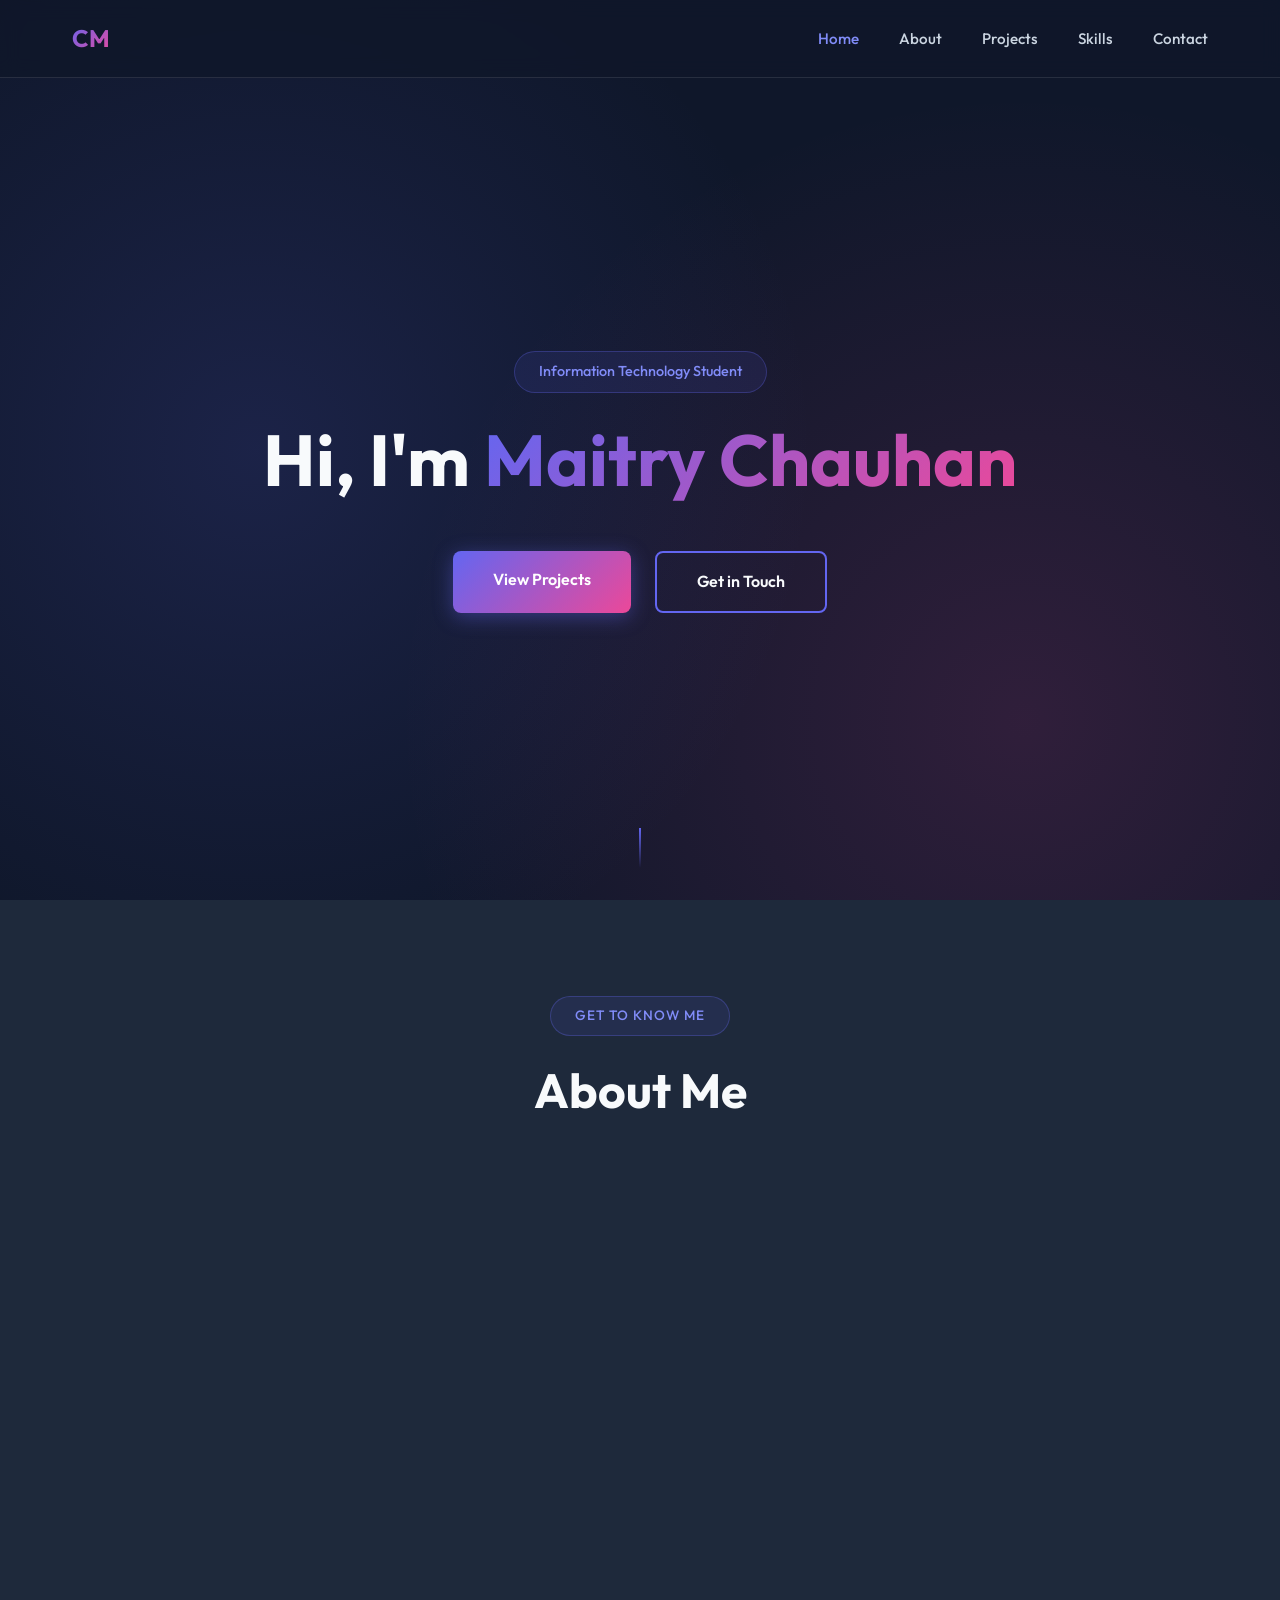
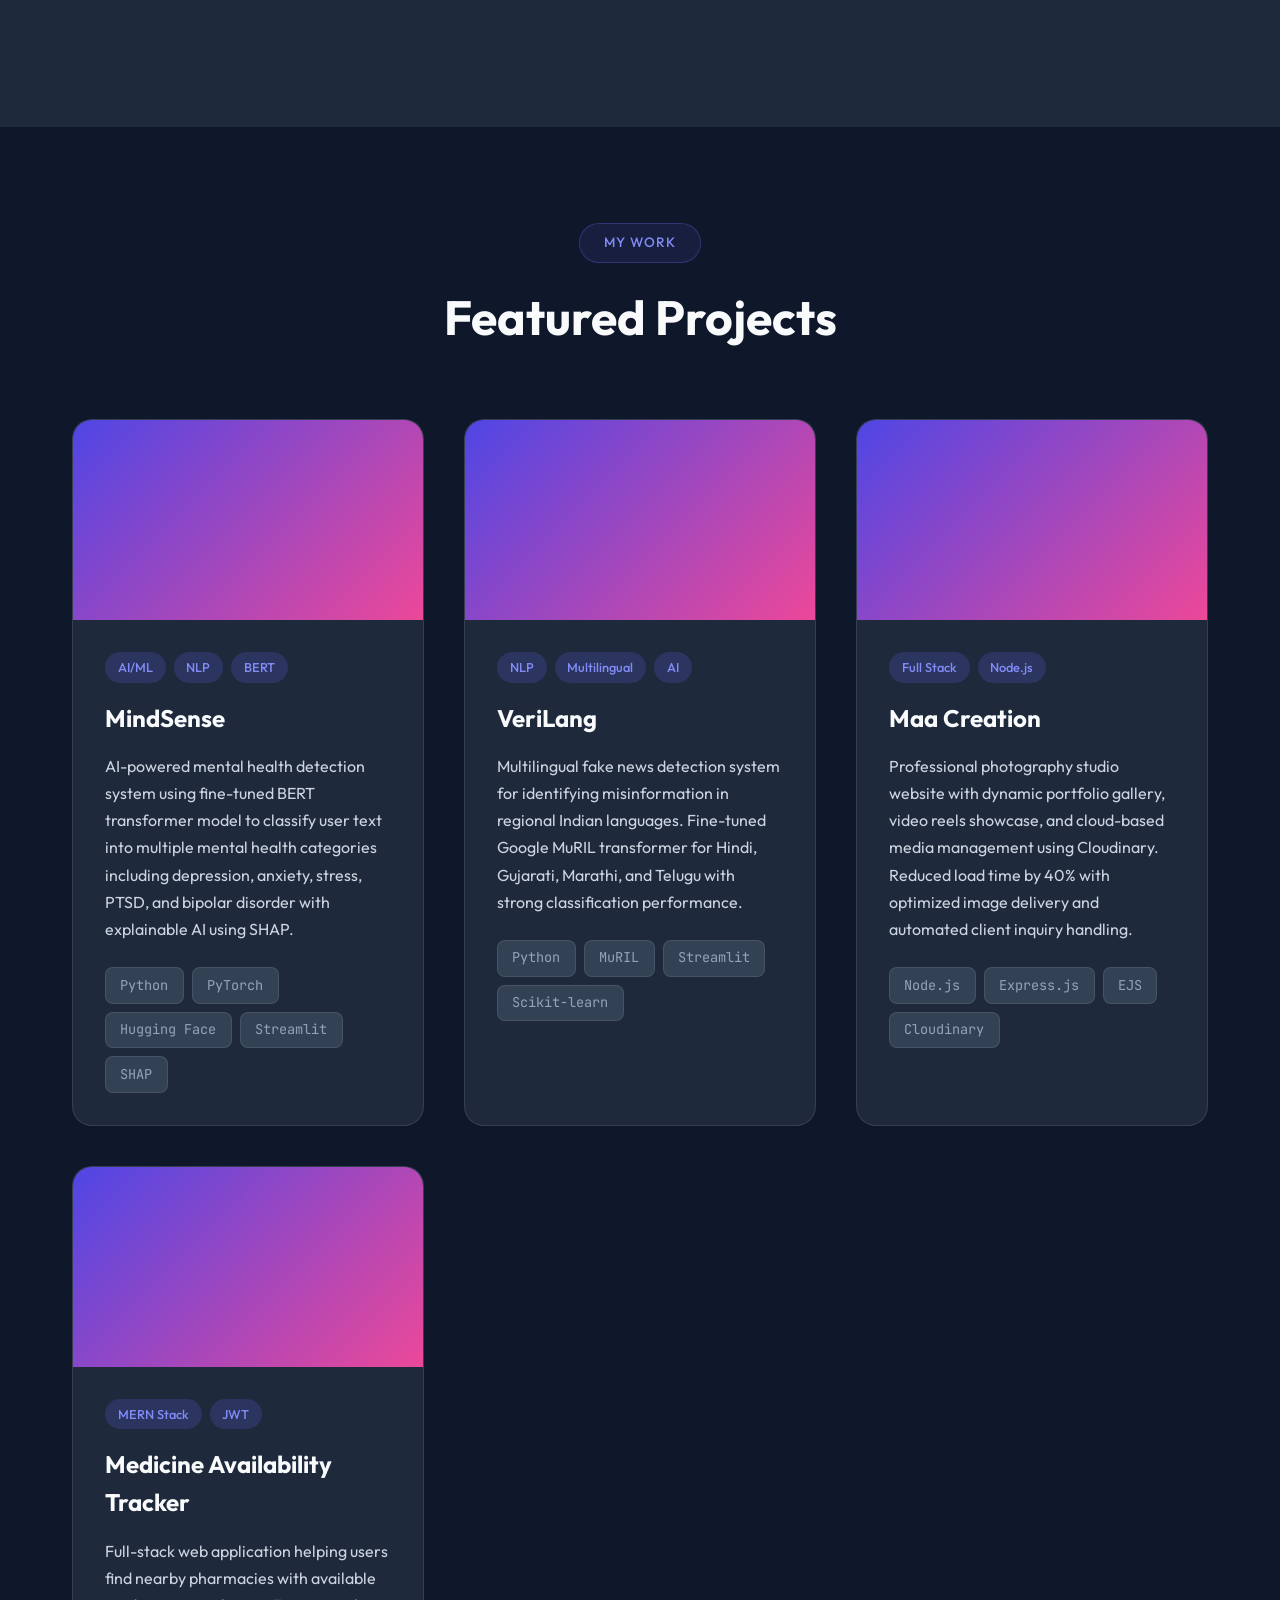
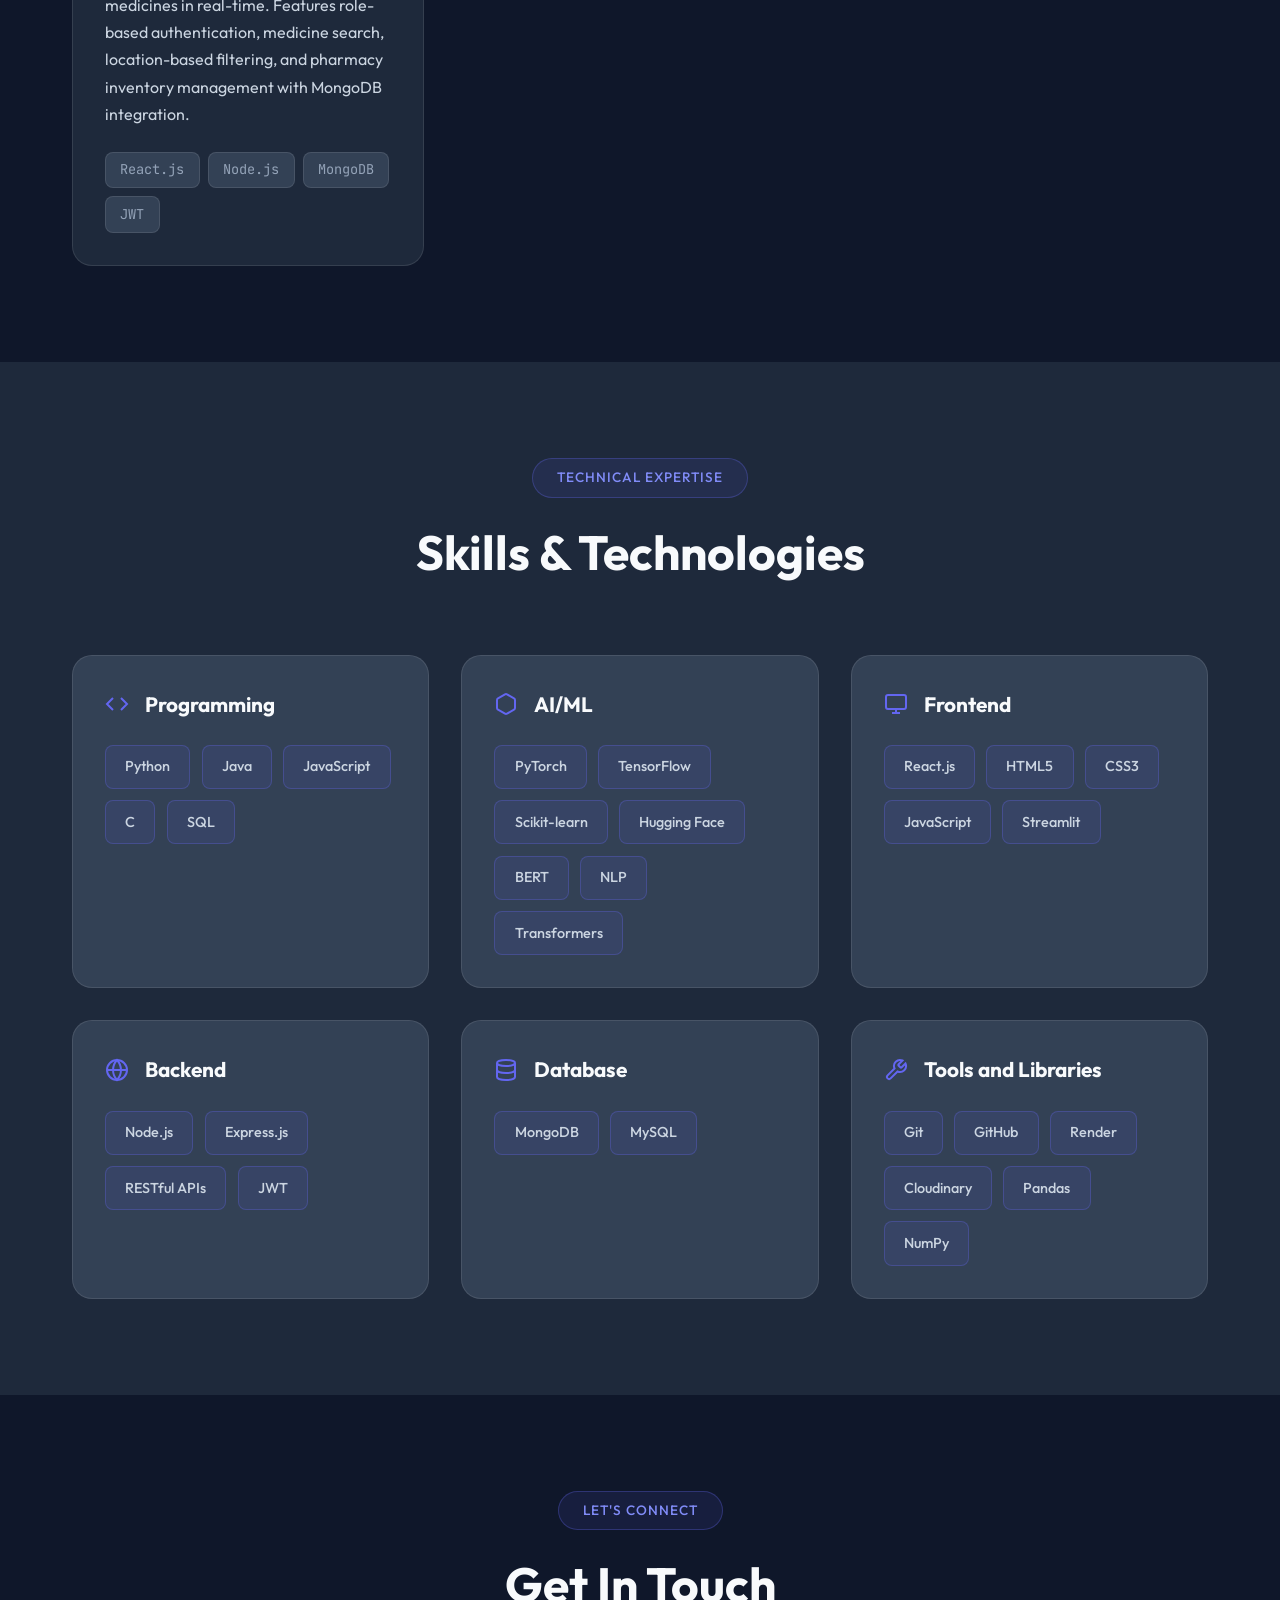
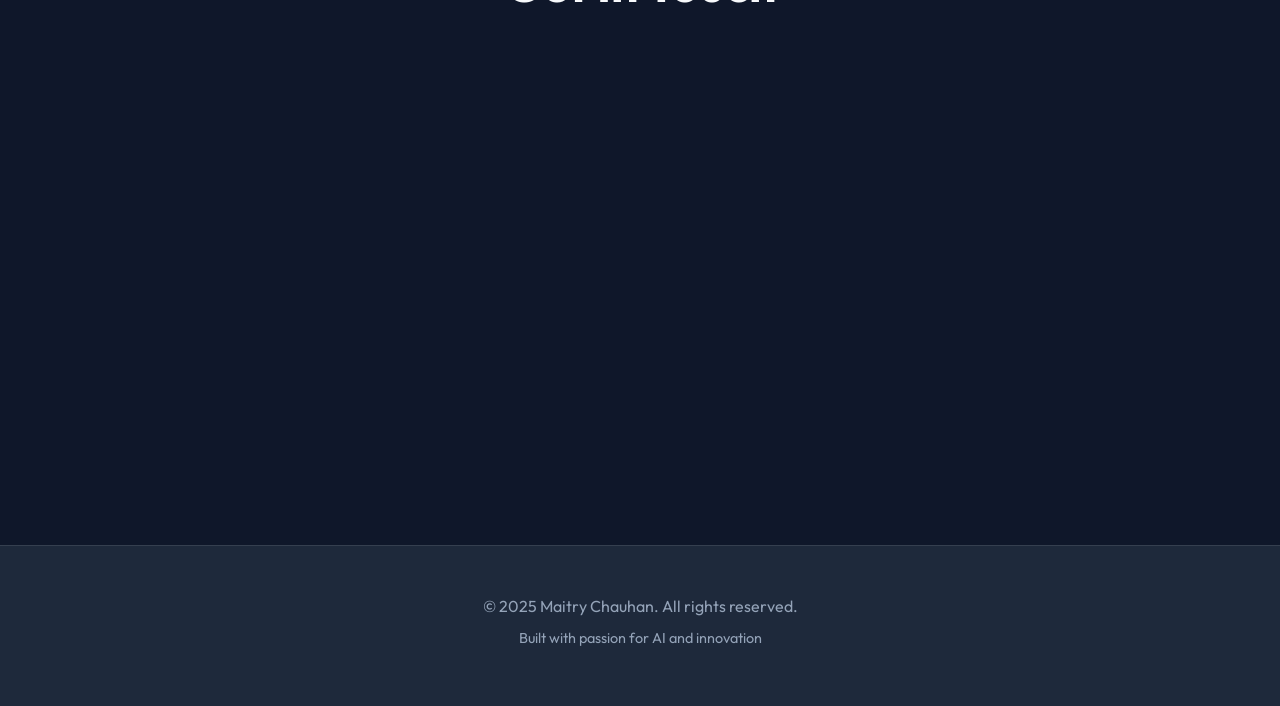
==== cv.html @ d40cbc17 "Add files via upload" ====
<!DOCTYPE html>
<html lang="en">
<head>
    <meta charset="UTF-8">
    <meta name="viewport" content="width=device-width, initial-scale=1.0">
    <title>Maitry Chauhan | AI/ML & Full Stack Developer</title>
    <link rel="stylesheet" href="cv.css">
    <link rel="preconnect" href="https://fonts.googleapis.com">
    <link rel="preconnect" href="https://fonts.gstatic.com" crossorigin>
    <link href="https://fonts.googleapis.com/css2?family=Outfit:wght@300;400;500;600;700&family=JetBrains+Mono:wght@400;500&display=swap" rel="stylesheet">
</head>
<body>
    <!-- Navigation -->
    <nav class="navbar">
        <div class="container">
            <div class="nav-brand">CM</div>
            <ul class="nav-menu">
                <li><a href="#home" class="nav-link">Home</a></li>
                <li><a href="#about" class="nav-link">About</a></li>
                <li><a href="#projects" class="nav-link">Projects</a></li>
                <li><a href="#skills" class="nav-link">Skills</a></li>
                <li><a href="#contact" class="nav-link">Contact</a></li>
            </ul>
            <div class="hamburger">
                <span></span>
                <span></span>
                <span></span>
            </div>
        </div>
    </nav>

    <!-- Hero Section -->
    <section id="home" class="hero">
        <div class="hero-bg"></div>
        <div class="container">
            <div class="hero-content">
                <div class="hero-tag">Information Technology Student</div>
                <h1 class="hero-title">
                    Hi, I'm <span class="gradient-text">Maitry Chauhan</span>
                </h1>
                <p class="hero-subtitle">
                    AI/ML Engineer & Full Stack Developer specializing in intelligent web applications
                </p>
                <div class="hero-cta">
                    <a href="#projects" class="btn btn-primary">View Projects</a>
                    <a href="#contact" class="btn btn-secondary">Get in Touch</a>
                </div>
            </div>
        </div>
        <div class="scroll-indicator">
            <div class="scroll-line"></div>
        </div>
    </section>

    <!-- About Section -->
    <section id="about" class="about">
        <div class="container">
            <div class="section-header">
                <span class="section-tag">Get to know me</span>
                <h2 class="section-title">About Me</h2>
            </div>
            <div class="about-content">
                <div class="about-text">
                    <p class="lead">
                        I'm a passionate Information Technology student at MBIT, CVM University, with a strong focus on 
                        <span class="highlight">Artificial Intelligence and Machine Learning</span>.
                    </p>
                    <p>
                        With a 9.63 CGPA and consistent academic excellence (1st Rank in Sem 5, 2nd in Sem 3, 3rd in Sem 1 & 4), 
                        I specialize in building intelligent applications using Python, deep learning frameworks, and modern web technologies.
                    </p>
                    <p>
                        My work focuses on solving real-world problems through AI-powered solutions, from mental health detection 
                        systems to multilingual misinformation detection. I'm also experienced in full-stack development with 
                        the MERN stack, creating scalable and user-friendly web applications.
                    </p>
                    <div class="about-highlights">
                        <div class="highlight-item">
                            <svg width="24" height="24" viewBox="0 0 24 24" fill="none" stroke="currentColor" stroke-width="2">
                                <path d="M22 11.08V12a10 10 0 1 1-5.93-9.14"></path>
                                <polyline points="22 4 12 14.01 9 11.01"></polyline>
                            </svg>
                            <span>Expert in Python & Machine Learning</span>
                        </div>
                        <div class="highlight-item">
                            <svg width="24" height="24" viewBox="0 0 24 24" fill="none" stroke="currentColor" stroke-width="2">
                                <path d="M22 11.08V12a10 10 0 1 1-5.93-9.14"></path>
                                <polyline points="22 4 12 14.01 9 11.01"></polyline>
                            </svg>
                            <span>Full Stack Development (MERN)</span>
                        </div>
                        <div class="highlight-item">
                            <svg width="24" height="24" viewBox="0 0 24 24" fill="none" stroke="currentColor" stroke-width="2">
                                <path d="M22 11.08V12a10 10 0 1 1-5.93-9.14"></path>
                                <polyline points="22 4 12 14.01 9 11.01"></polyline>
                            </svg>
                            <span>NLP & Transformer Models</span>
                        </div>
                    </div>
                </div>
                <div class="about-education">
                    <div class="education-card">
                        <div class="education-icon">🎓</div>
                        <h3>Bachelor of Technology</h3>
                        <p class="education-major">Information Technology</p>
                        <p class="education-school">CVM University - MBIT</p>
                        <p class="education-year">2023 - 2027</p>
                        <div class="education-grade">CGPA: 9.63/10</div>
                    </div>
                </div>
            </div>
        </div>
    </section>

    <!-- Projects Section -->
    <section id="projects" class="projects">
        <div class="container">
            <div class="section-header">
                <span class="section-tag">My work</span>
                <h2 class="section-title">Featured Projects</h2>
            </div>
            <div class="projects-grid">
                <!-- Project 1 -->
                <div class="project-card">
                    <div class="project-image">
                        <div class="project-overlay">
                            <div class="project-links">
                                <a href="https://mindsense.streamlit.app" target="_blank" class="project-link">
                                    <svg width="20" height="20" viewBox="0 0 24 24" fill="none" stroke="currentColor" stroke-width="2">
                                        <path d="M18 13v6a2 2 0 0 1-2 2H5a2 2 0 0 1-2-2V8a2 2 0 0 1 2-2h6"></path>
                                        <polyline points="15 3 21 3 21 9"></polyline>
                                        <line x1="10" y1="14" x2="21" y2="3"></line>
                                    </svg>
                                    Live Demo
                                </a>
                            </div>
                        </div>
                    </div>
                    <div class="project-content">
                        <div class="project-tags">
                            <span class="tag">AI/ML</span>
                            <span class="tag">NLP</span>
                            <span class="tag">BERT</span>
                        </div>
                        <h3 class="project-title">MindSense</h3>
                        <p class="project-description">
                            AI-powered mental health detection system using fine-tuned BERT transformer model to classify 
                            user text into multiple mental health categories including depression, anxiety, stress, PTSD, 
                            and bipolar disorder with explainable AI using SHAP.
                        </p>
                        <div class="project-tech">
                            <span>Python</span>
                            <span>PyTorch</span>
                            <span>Hugging Face</span>
                            <span>Streamlit</span>
                            <span>SHAP</span>
                        </div>
                    </div>
                </div>

                <!-- Project 2 -->
                <div class="project-card">
                    <div class="project-image">
                        <div class="project-overlay">
                            <div class="project-links">
                                <a href="https://verilang.streamlit.app" target="_blank" class="project-link">
                                    <svg width="20" height="20" viewBox="0 0 24 24" fill="none" stroke="currentColor" stroke-width="2">
                                        <path d="M18 13v6a2 2 0 0 1-2 2H5a2 2 0 0 1-2-2V8a2 2 0 0 1 2-2h6"></path>
                                        <polyline points="15 3 21 3 21 9"></polyline>
                                        <line x1="10" y1="14" x2="21" y2="3"></line>
                                    </svg>
                                    Live Demo
                                </a>
                            </div>
                        </div>
                    </div>
                    <div class="project-content">
                        <div class="project-tags">
                            <span class="tag">NLP</span>
                            <span class="tag">Multilingual</span>
                            <span class="tag">AI</span>
                        </div>
                        <h3 class="project-title">VeriLang</h3>
                        <p class="project-description">
                            Multilingual fake news detection system for identifying misinformation in regional Indian languages. 
                            Fine-tuned Google MuRIL transformer for Hindi, Gujarati, Marathi, and Telugu with strong 
                            classification performance.
                        </p>
                        <div class="project-tech">
                            <span>Python</span>
                            <span>MuRIL</span>
                            <span>Streamlit</span>
                            <span>Scikit-learn</span>
                        </div>
                    </div>
                </div>

                <!-- Project 3 -->
                <div class="project-card">
                    <div class="project-image">
                        <div class="project-overlay">
                            <div class="project-links">
                                <a href="https://mahakali-studio.onrender.com" target="_blank" class="project-link">
                                    <svg width="20" height="20" viewBox="0 0 24 24" fill="none" stroke="currentColor" stroke-width="2">
                                        <path d="M18 13v6a2 2 0 0 1-2 2H5a2 2 0 0 1-2-2V8a2 2 0 0 1 2-2h6"></path>
                                        <polyline points="15 3 21 3 21 9"></polyline>
                                        <line x1="10" y1="14" x2="21" y2="3"></line>
                                    </svg>
                                    Live Demo
                                </a>
                            </div>
                        </div>
                    </div>
                    <div class="project-content">
                        <div class="project-tags">
                            <span class="tag">Full Stack</span>
                            <span class="tag">Node.js</span>
                        </div>
                        <h3 class="project-title">Maa Creation</h3>
                        <p class="project-description">
                            Professional photography studio website with dynamic portfolio gallery, video reels showcase, 
                            and cloud-based media management using Cloudinary. Reduced load time by 40% with optimized 
                            image delivery and automated client inquiry handling.
                        </p>
                        <div class="project-tech">
                            <span>Node.js</span>
                            <span>Express.js</span>
                            <span>EJS</span>
                            <span>Cloudinary</span>
                        </div>
                    </div>
                </div>

                <!-- Project 4 -->
                <div class="project-card">
                    <div class="project-image">
                        <div class="project-overlay"></div>
                    </div>
                    <div class="project-content">
                        <div class="project-tags">
                            <span class="tag">MERN Stack</span>
                            <span class="tag">JWT</span>
                        </div>
                        <h3 class="project-title">Medicine Availability Tracker</h3>
                        <p class="project-description">
                            Full-stack web application helping users find nearby pharmacies with available medicines in real-time. 
                            Features role-based authentication, medicine search, location-based filtering, and pharmacy inventory 
                            management with MongoDB integration.
                        </p>
                        <div class="project-tech">
                            <span>React.js</span>
                            <span>Node.js</span>
                            <span>MongoDB</span>
                            <span>JWT</span>
                        </div>
                    </div>
                </div>
            </div>
        </div>
    </section>

    <!-- Skills Section -->
    <section id="skills" class="skills">
        <div class="container">
            <div class="section-header">
                <span class="section-tag">Technical expertise</span>
                <h2 class="section-title">Skills & Technologies</h2>
            </div>
            <div class="skills-grid">
                <div class="skill-category">
                    <h3 class="category-title">
                        <svg width="24" height="24" viewBox="0 0 24 24" fill="none" stroke="currentColor" stroke-width="2">
                            <polyline points="16 18 22 12 16 6"></polyline>
                            <polyline points="8 6 2 12 8 18"></polyline>
                        </svg>
                        Programming
                    </h3>
                    <div class="skill-tags">
                        <span class="skill-tag">Python</span>
                        <span class="skill-tag">Java</span>
                        <span class="skill-tag">JavaScript</span>
                        <span class="skill-tag">C</span>
                        <span class="skill-tag">SQL</span>
                    </div>
                </div>

                <div class="skill-category">
                    <h3 class="category-title">
                        <svg width="24" height="24" viewBox="0 0 24 24" fill="none" stroke="currentColor" stroke-width="2">
                            <path d="M21 16V8a2 2 0 0 0-1-1.73l-7-4a2 2 0 0 0-2 0l-7 4A2 2 0 0 0 3 8v8a2 2 0 0 0 1 1.73l7 4a2 2 0 0 0 2 0l7-4A2 2 0 0 0 21 16z"></path>
                        </svg>
                        AI/ML
                    </h3>
                    <div class="skill-tags">
                        <span class="skill-tag">PyTorch</span>
                        <span class="skill-tag">TensorFlow</span>
                        <span class="skill-tag">Scikit-learn</span>
                        <span class="skill-tag">Hugging Face</span>
                        <span class="skill-tag">BERT</span>
                        <span class="skill-tag">NLP</span>
                        <span class="skill-tag">Transformers</span>
                    </div>
                </div>

                <div class="skill-category">
                    <h3 class="category-title">
                        <svg width="24" height="24" viewBox="0 0 24 24" fill="none" stroke="currentColor" stroke-width="2">
                            <rect x="2" y="3" width="20" height="14" rx="2" ry="2"></rect>
                            <line x1="8" y1="21" x2="16" y2="21"></line>
                            <line x1="12" y1="17" x2="12" y2="21"></line>
                        </svg>
                        Frontend
                    </h3>
                    <div class="skill-tags">
                        <span class="skill-tag">React.js</span>
                        <span class="skill-tag">HTML5</span>
                        <span class="skill-tag">CSS3</span>
                        <span class="skill-tag">JavaScript</span>
                        <span class="skill-tag">Streamlit</span>
                    </div>
                </div>

                <div class="skill-category">
                    <h3 class="category-title">
                        <svg width="24" height="24" viewBox="0 0 24 24" fill="none" stroke="currentColor" stroke-width="2">
                            <circle cx="12" cy="12" r="10"></circle>
                            <line x1="2" y1="12" x2="22" y2="12"></line>
                            <path d="M12 2a15.3 15.3 0 0 1 4 10 15.3 15.3 0 0 1-4 10 15.3 15.3 0 0 1-4-10 15.3 15.3 0 0 1 4-10z"></path>
                        </svg>
                        Backend
                    </h3>
                    <div class="skill-tags">
                        <span class="skill-tag">Node.js</span>
                        <span class="skill-tag">Express.js</span>
                        <span class="skill-tag">RESTful APIs</span>
                        <span class="skill-tag">JWT</span>
                    </div>
                </div>

                <div class="skill-category">
                    <h3 class="category-title">
                        <svg width="24" height="24" viewBox="0 0 24 24" fill="none" stroke="currentColor" stroke-width="2">
                            <ellipse cx="12" cy="5" rx="9" ry="3"></ellipse>
                            <path d="M21 12c0 1.66-4 3-9 3s-9-1.34-9-3"></path>
                            <path d="M3 5v14c0 1.66 4 3 9 3s9-1.34 9-3V5"></path>
                        </svg>
                        Database
                    </h3>
                    <div class="skill-tags">
                        <span class="skill-tag">MongoDB</span>
                        <span class="skill-tag">MySQL</span>
                    </div>
                </div>

                <div class="skill-category">
                    <h3 class="category-title">
                        <svg width="24" height="24" viewBox="0 0 24 24" fill="none" stroke="currentColor" stroke-width="2">
                            <path d="M14.7 6.3a1 1 0 0 0 0 1.4l1.6 1.6a1 1 0 0 0 1.4 0l3.77-3.77a6 6 0 0 1-7.94 7.94l-6.91 6.91a2.12 2.12 0 0 1-3-3l6.91-6.91a6 6 0 0 1 7.94-7.94l-3.76 3.76z"></path>
                        </svg>
                        Tools and Libraries
                    </h3>
                    <div class="skill-tags">
                        <span class="skill-tag">Git</span>
                        <span class="skill-tag">GitHub</span>
                        <span class="skill-tag">Render</span>
                        <span class="skill-tag">Cloudinary</span>
                        <span class="skill-tag">Pandas</span>
                        <span class="skill-tag">NumPy</span>
                    </div>
                </div>
            </div>
        </div>
    </section>

    <!-- Contact Section -->
    <section id="contact" class="contact">
        <div class="container">
            <div class="section-header">
                <span class="section-tag">Let's connect</span>
                <h2 class="section-title">Get In Touch</h2>
            </div>
            <div class="contact-content">
                <div class="contact-info">
                    <p class="contact-text">
                        I'm currently seeking placement opportunities as a Python Developer, Machine Learning Engineer, 
                        or Full Stack Developer. Feel free to reach out for collaborations or opportunities!
                    </p>
                    <div class="contact-methods">
                        <a href="mailto:maitrychauhan30@gmail.com" class="contact-method">
                            <div class="method-icon">
                                <svg width="24" height="24" viewBox="0 0 24 24" fill="none" stroke="currentColor" stroke-width="2">
                                    <path d="M4 4h16c1.1 0 2 .9 2 2v12c0 1.1-.9 2-2 2H4c-1.1 0-2-.9-2-2V6c0-1.1.9-2 2-2z"></path>
                                    <polyline points="22,6 12,13 2,6"></polyline>
                                </svg>
                            </div>
                            <div class="method-details">
                                <div class="method-label">Email</div>
                                <div class="method-value">maitrychauhan30@gmail.com</div>
                            </div>
                        </a>
                        <a href="tel:+919106036803" class="contact-method">
                            <div class="method-icon">
                                <svg width="24" height="24" viewBox="0 0 24 24" fill="none" stroke="currentColor" stroke-width="2">
                                    <path d="M22 16.92v3a2 2 0 0 1-2.18 2 19.79 19.79 0 0 1-8.63-3.07 19.5 19.5 0 0 1-6-6 19.79 19.79 0 0 1-3.07-8.67A2 2 0 0 1 4.11 2h3a2 2 0 0 1 2 1.72 12.84 12.84 0 0 0 .7 2.81 2 2 0 0 1-.45 2.11L8.09 9.91a16 16 0 0 0 6 6l1.27-1.27a2 2 0 0 1 2.11-.45 12.84 12.84 0 0 0 2.81.7A2 2 0 0 1 22 16.92z"></path>
                                </svg>
                            </div>
                            <div class="method-details">
                                <div class="method-label">Phone</div>
                                <div class="method-value">+91-9106036803</div>
                            </div>
                        </a>
                        <a href="https://github.com/Maitry09" target="_blank" class="contact-method">
                            <div class="method-icon">
                                <svg width="24" height="24" viewBox="0 0 24 24" fill="none" stroke="currentColor" stroke-width="2">
                                    <path d="M9 19c-5 1.5-5-2.5-7-3m14 6v-3.87a3.37 3.37 0 0 0-.94-2.61c3.14-.35 6.44-1.54 6.44-7A5.44 5.44 0 0 0 20 4.77 5.07 5.07 0 0 0 19.91 1S18.73.65 16 2.48a13.38 13.38 0 0 0-7 0C6.27.65 5.09 1 5.09 1A5.07 5.07 0 0 0 5 4.77a5.44 5.44 0 0 0-1.5 3.78c0 5.42 3.3 6.61 6.44 7A3.37 3.37 0 0 0 9 18.13V22"></path>
                                </svg>
                            </div>
                            <div class="method-details">
                                <div class="method-label">GitHub</div>
                                <div class="method-value">github.com/Maitry09</div>
                            </div>
                        </a>
                        <div class="contact-method">
                            <div class="method-icon">
                                <svg width="24" height="24" viewBox="0 0 24 24" fill="none" stroke="currentColor" stroke-width="2">
                                    <path d="M21 10c0 7-9 13-9 13s-9-6-9-13a9 9 0 0 1 18 0z"></path>
                                    <circle cx="12" cy="10" r="3"></circle>
                                </svg>
                            </div>
                            <div class="method-details">
                                <div class="method-label">Location</div>
                                <div class="method-value">Anand, Gujarat, India</div>
                            </div>
                        </div>
                    </div>
                </div>
            </div>
        </div>
    </section>

    <!-- Footer -->
    <footer class="footer">
        <div class="container">
            <div class="footer-content">
                <p>&copy; 2025 Maitry Chauhan. All rights reserved.</p>
                <p class="footer-subtitle">Built with passion for AI and innovation</p>
            </div>
        </div>
    </footer>

    <script src="cv.js"></script>
</body>
</html>
---- cv.css ----
/* ===================================
   RESET & BASE STYLES
   =================================== */
* {
    margin: 0;
    padding: 0;
    box-sizing: border-box;
}

:root {
    /* Color Palette */
    --primary: #6366f1;
    --primary-dark: #4f46e5;
    --primary-light: #818cf8;
    --accent: #ec4899;
    --accent-light: #f472b6;
    
    --bg-primary: #0f172a;
    --bg-secondary: #1e293b;
    --bg-tertiary: #334155;
    
    --text-primary: #f8fafc;
    --text-secondary: #cbd5e1;
    --text-muted: #94a3b8;
    
    --gradient-1: linear-gradient(135deg, #6366f1 0%, #ec4899 100%);
    --gradient-2: linear-gradient(135deg, #3b82f6 0%, #8b5cf6 100%);
    
    /* Spacing */
    --spacing-xs: 0.5rem;
    --spacing-sm: 1rem;
    --spacing-md: 2rem;
    --spacing-lg: 4rem;
    --spacing-xl: 6rem;
    
    /* Typography */
    --font-primary: 'Outfit', sans-serif;
    --font-mono: 'JetBrains Mono', monospace;
    
    /* Shadows */
    --shadow-sm: 0 2px 8px rgba(0, 0, 0, 0.1);
    --shadow-md: 0 4px 16px rgba(0, 0, 0, 0.2);
    --shadow-lg: 0 8px 32px rgba(0, 0, 0, 0.3);
    --shadow-glow: 0 0 40px rgba(99, 102, 241, 0.3);
    
    /* Border Radius */
    --radius-sm: 8px;
    --radius-md: 12px;
    --radius-lg: 20px;
    
    /* Transitions */
    --transition-fast: 0.2s ease;
    --transition-normal: 0.3s ease;
    --transition-slow: 0.5s ease;
}

html {
    scroll-behavior: smooth;
    overflow-x: hidden;
}

body {
    font-family: var(--font-primary);
    background: var(--bg-primary);
    color: var(--text-primary);
    line-height: 1.6;
    overflow-x: hidden;
}

.container {
    max-width: 1200px;
    margin: 0 auto;
    padding: 0 2rem;
}

/* ===================================
   NAVIGATION
   =================================== */
.navbar {
    position: fixed;
    top: 0;
    left: 0;
    right: 0;
    z-index: 1000;
    background: rgba(15, 23, 42, 0.8);
    backdrop-filter: blur(10px);
    border-bottom: 1px solid rgba(255, 255, 255, 0.1);
    transition: var(--transition-normal);
}

.navbar.scrolled {
    background: rgba(15, 23, 42, 0.95);
    box-shadow: var(--shadow-md);
}

.navbar .container {
    display: flex;
    justify-content: space-between;
    align-items: center;
    padding: 1.2rem 2rem;
}

.nav-brand {
    font-size: 1.5rem;
    font-weight: 700;
    background: var(--gradient-1);
    -webkit-background-clip: text;
    -webkit-text-fill-color: transparent;
    background-clip: text;
    cursor: pointer;
}

.nav-menu {
    display: flex;
    list-style: none;
    gap: 2.5rem;
}

.nav-link {
    color: var(--text-secondary);
    text-decoration: none;
    font-weight: 500;
    font-size: 0.95rem;
    transition: var(--transition-fast);
    position: relative;
}

.nav-link::after {
    content: '';
    position: absolute;
    bottom: -5px;
    left: 0;
    width: 0;
    height: 2px;
    background: var(--gradient-1);
    transition: var(--transition-normal);
}

.nav-link:hover {
    color: var(--text-primary);
}

.nav-link:hover::after {
    width: 100%;
}

.nav-link.active {
    color: var(--primary-light);
}

.hamburger {
    display: none;
    flex-direction: column;
    gap: 5px;
    cursor: pointer;
}

.hamburger span {
    width: 25px;
    height: 3px;
    background: var(--text-primary);
    border-radius: 3px;
    transition: var(--transition-normal);
}

/* ===================================
   HERO SECTION
   =================================== */
.hero {
    min-height: 100vh;
    display: flex;
    align-items: center;
    justify-content: center;
    position: relative;
    padding: 8rem 0 4rem;
    overflow: hidden;
}

.hero-bg {
    position: absolute;
    top: 0;
    left: 0;
    right: 0;
    bottom: 0;
    background: radial-gradient(circle at 20% 50%, rgba(99, 102, 241, 0.15) 0%, transparent 50%),
                radial-gradient(circle at 80% 80%, rgba(236, 72, 153, 0.15) 0%, transparent 50%);
    z-index: -1;
}

.hero-content {
    text-align: center;
    animation: fadeInUp 1s ease;
}

.hero-tag {
    display: inline-block;
    padding: 0.5rem 1.5rem;
    background: rgba(99, 102, 241, 0.1);
    border: 1px solid rgba(99, 102, 241, 0.3);
    border-radius: 50px;
    color: var(--primary-light);
    font-size: 0.9rem;
    font-weight: 500;
    margin-bottom: 1.5rem;
    animation: fadeInUp 1s ease 0.2s both;
}

.hero-title {
    font-size: clamp(2.5rem, 6vw, 4.5rem);
    font-weight: 700;
    line-height: 1.2;
    margin-bottom: 1.5rem;
    animation: fadeInUp 1s ease 0.3s both;
}

.gradient-text {
    background: var(--gradient-1);
    -webkit-background-clip: text;
    -webkit-text-fill-color: transparent;
    background-clip: text;
}

.hero-subtitle {
    font-size: clamp(1.1rem, 2vw, 1.4rem);
    color: var(--text-secondary);
    max-width: 700px;
    margin: 0 auto 3rem;
    animation: fadeInUp 1s ease 0.4s both;
}

.hero-stats {
    display: flex;
    justify-content: center;
    gap: 4rem;
    margin-bottom: 3rem;
    animation: fadeInUp 1s ease 0.5s both;
}

.stat-item {
    text-align: center;
}

.stat-number {
    font-size: 2.5rem;
    font-weight: 700;
    background: var(--gradient-1);
    -webkit-background-clip: text;
    -webkit-text-fill-color: transparent;
    background-clip: text;
    margin-bottom: 0.5rem;
}

.stat-label {
    font-size: 0.9rem;
    color: var(--text-muted);
    text-transform: uppercase;
    letter-spacing: 1px;
}

.hero-cta {
    display: flex;
    justify-content: center;
    gap: 1.5rem;
    animation: fadeInUp 1s ease 0.6s both;
}

.btn {
    padding: 1rem 2.5rem;
    border-radius: var(--radius-sm);
    font-weight: 600;
    text-decoration: none;
    transition: var(--transition-normal);
    cursor: pointer;
    font-size: 1rem;
    border: none;
    display: inline-block;
}

.btn-primary {
    background: var(--gradient-1);
    color: white;
    box-shadow: 0 4px 20px rgba(99, 102, 241, 0.4);
}

.btn-primary:hover {
    transform: translateY(-2px);
    box-shadow: 0 6px 30px rgba(99, 102, 241, 0.6);
}

.btn-secondary {
    background: transparent;
    color: var(--text-primary);
    border: 2px solid var(--primary);
}

.btn-secondary:hover {
    background: var(--primary);
    transform: translateY(-2px);
}

.scroll-indicator {
    position: absolute;
    bottom: 2rem;
    left: 50%;
    transform: translateX(-50%);
    animation: bounce 2s infinite;
}

.scroll-line {
    width: 2px;
    height: 40px;
    background: linear-gradient(to bottom, var(--primary), transparent);
}

/* ===================================
   SECTION STYLES
   =================================== */
section {
    padding: var(--spacing-xl) 0;
}

.section-header {
    text-align: center;
    margin-bottom: var(--spacing-lg);
}

.section-tag {
    display: inline-block;
    padding: 0.5rem 1.5rem;
    background: rgba(99, 102, 241, 0.1);
    border: 1px solid rgba(99, 102, 241, 0.3);
    border-radius: 50px;
    color: var(--primary-light);
    font-size: 0.85rem;
    font-weight: 500;
    text-transform: uppercase;
    letter-spacing: 1px;
    margin-bottom: 1rem;
}

.section-title {
    font-size: clamp(2rem, 4vw, 3rem);
    font-weight: 700;
    margin-bottom: 1rem;
}

/* ===================================
   ABOUT SECTION
   =================================== */
.about {
    background: var(--bg-secondary);
}

.about-content {
    display: grid;
    grid-template-columns: 1.5fr 1fr;
    gap: 4rem;
    align-items: start;
}

.about-text p {
    color: var(--text-secondary);
    margin-bottom: 1.5rem;
    font-size: 1.05rem;
}

.about-text .lead {
    font-size: 1.2rem;
    color: var(--text-primary);
    font-weight: 500;
}

.highlight {
    color: var(--primary-light);
    font-weight: 600;
}

.about-highlights {
    margin-top: 2rem;
    display: flex;
    flex-direction: column;
    gap: 1rem;
}

.highlight-item {
    display: flex;
    align-items: center;
    gap: 1rem;
    color: var(--text-secondary);
}

.highlight-item svg {
    color: var(--primary);
    flex-shrink: 0;
}

.education-card {
    background: var(--bg-tertiary);
    padding: 2.5rem;
    border-radius: var(--radius-lg);
    border: 1px solid rgba(255, 255, 255, 0.1);
    transition: var(--transition-normal);
}

.education-card:hover {
    transform: translateY(-5px);
    box-shadow: var(--shadow-lg);
    border-color: var(--primary);
}

.education-icon {
    font-size: 3rem;
    margin-bottom: 1rem;
}

.education-card h3 {
    font-size: 1.4rem;
    margin-bottom: 0.5rem;
}

.education-major {
    color: var(--primary-light);
    font-weight: 600;
    margin-bottom: 0.5rem;
}

.education-school,
.education-year {
    color: var(--text-muted);
    font-size: 0.95rem;
    margin-bottom: 0.3rem;
}

.education-grade {
    margin-top: 1rem;
    padding: 0.75rem 1rem;
    background: rgba(99, 102, 241, 0.1);
    border-radius: var(--radius-sm);
    color: var(--primary-light);
    font-weight: 600;
    display: inline-block;
}

/* ===================================
   PROJECTS SECTION
   =================================== */
.projects-grid {
    display: grid;
    grid-template-columns: repeat(auto-fit, minmax(350px, 1fr));
    gap: 2.5rem;
}

.project-card {
    background: var(--bg-secondary);
    border-radius: var(--radius-lg);
    overflow: hidden;
    border: 1px solid rgba(255, 255, 255, 0.1);
    transition: var(--transition-normal);
}

.project-card:hover {
    transform: translateY(-10px);
    box-shadow: var(--shadow-lg);
    border-color: var(--primary);
}

.project-image {
    height: 200px;
    background: linear-gradient(135deg, var(--primary-dark) 0%, var(--accent) 100%);
    position: relative;
    overflow: hidden;
}

.project-overlay {
    position: absolute;
    top: 0;
    left: 0;
    right: 0;
    bottom: 0;
    background: rgba(0, 0, 0, 0.8);
    display: flex;
    align-items: center;
    justify-content: center;
    opacity: 0;
    transition: var(--transition-normal);
}

.project-card:hover .project-overlay {
    opacity: 1;
}

.project-links {
    display: flex;
    gap: 1rem;
}

.project-link {
    display: flex;
    align-items: center;
    gap: 0.5rem;
    padding: 0.75rem 1.5rem;
    background: var(--primary);
    color: white;
    text-decoration: none;
    border-radius: var(--radius-sm);
    font-weight: 600;
    transition: var(--transition-fast);
}

.project-link:hover {
    background: var(--primary-light);
    transform: scale(1.05);
}

.project-content {
    padding: 2rem;
}

.project-tags {
    display: flex;
    flex-wrap: wrap;
    gap: 0.5rem;
    margin-bottom: 1rem;
}

.tag {
    padding: 0.3rem 0.8rem;
    background: rgba(99, 102, 241, 0.2);
    color: var(--primary-light);
    border-radius: 50px;
    font-size: 0.8rem;
    font-weight: 500;
}

.project-title {
    font-size: 1.5rem;
    margin-bottom: 1rem;
    color: var(--text-primary);
}

.project-description {
    color: var(--text-secondary);
    margin-bottom: 1.5rem;
    line-height: 1.7;
}

.project-tech {
    display: flex;
    flex-wrap: wrap;
    gap: 0.5rem;
}

.project-tech span {
    padding: 0.4rem 0.9rem;
    background: var(--bg-tertiary);
    border: 1px solid rgba(255, 255, 255, 0.1);
    border-radius: var(--radius-sm);
    font-size: 0.85rem;
    color: var(--text-muted);
    font-family: var(--font-mono);
}

/* ===================================
   SKILLS SECTION
   =================================== */
.skills {
    background: var(--bg-secondary);
}

.skills-grid {
    display: grid;
    grid-template-columns: repeat(auto-fit, minmax(300px, 1fr));
    gap: 2rem;
}

.skill-category {
    background: var(--bg-tertiary);
    padding: 2rem;
    border-radius: var(--radius-lg);
    border: 1px solid rgba(255, 255, 255, 0.1);
    transition: var(--transition-normal);
}

.skill-category:hover {
    transform: translateY(-5px);
    box-shadow: var(--shadow-md);
    border-color: var(--primary);
}

.category-title {
    display: flex;
    align-items: center;
    gap: 1rem;
    font-size: 1.3rem;
    margin-bottom: 1.5rem;
    color: var(--text-primary);
}

.category-title svg {
    color: var(--primary);
}

.skill-tags {
    display: flex;
    flex-wrap: wrap;
    gap: 0.7rem;
}

.skill-tag {
    padding: 0.6rem 1.2rem;
    background: rgba(99, 102, 241, 0.1);
    border: 1px solid rgba(99, 102, 241, 0.3);
    border-radius: var(--radius-sm);
    color: var(--text-secondary);
    font-size: 0.9rem;
    font-weight: 500;
    transition: var(--transition-fast);
}

.skill-tag:hover {
    background: rgba(99, 102, 241, 0.2);
    color: var(--primary-light);
    transform: scale(1.05);
}

/* ===================================
   CONTACT SECTION
   =================================== */
.contact-content {
    max-width: 800px;
    margin: 0 auto;
}

.contact-info {
    text-align: center;
}

.contact-text {
    font-size: 1.1rem;
    color: var(--text-secondary);
    margin-bottom: 3rem;
    line-height: 1.8;
}

.contact-methods {
    display: grid;
    grid-template-columns: repeat(auto-fit, minmax(250px, 1fr));
    gap: 1.5rem;
}

.contact-method {
    display: flex;
    align-items: center;
    gap: 1.5rem;
    padding: 1.5rem;
    background: var(--bg-secondary);
    border-radius: var(--radius-md);
    border: 1px solid rgba(255, 255, 255, 0.1);
    transition: var(--transition-normal);
    text-decoration: none;
    color: var(--text-primary);
}

.contact-method:hover {
    transform: translateY(-5px);
    box-shadow: var(--shadow-md);
    border-color: var(--primary);
}

.method-icon {
    width: 50px;
    height: 50px;
    background: rgba(99, 102, 241, 0.1);
    border-radius: var(--radius-sm);
    display: flex;
    align-items: center;
    justify-content: center;
    flex-shrink: 0;
}

.method-icon svg {
    color: var(--primary);
}

.method-details {
    text-align: left;
}

.method-label {
    font-size: 0.85rem;
    color: var(--text-muted);
    margin-bottom: 0.3rem;
    text-transform: uppercase;
    letter-spacing: 0.5px;
}

.method-value {
    font-size: 0.95rem;
    color: var(--text-primary);
    font-weight: 500;
}

/* ===================================
   FOOTER
   =================================== */
.footer {
    background: var(--bg-secondary);
    padding: 3rem 0;
    text-align: center;
    border-top: 1px solid rgba(255, 255, 255, 0.1);
}

.footer-content p {
    color: var(--text-muted);
    margin-bottom: 0.5rem;
}

.footer-subtitle {
    font-size: 0.9rem;
    color: var(--text-muted);
}

/* ===================================
   ANIMATIONS
   =================================== */
@keyframes fadeInUp {
    from {
        opacity: 0;
        transform: translateY(30px);
    }
    to {
        opacity: 1;
        transform: translateY(0);
    }
}

@keyframes bounce {
    0%, 20%, 50%, 80%, 100% {
        transform: translateX(-50%) translateY(0);
    }
    40% {
        transform: translateX(-50%) translateY(-10px);
    }
    60% {
        transform: translateX(-50%) translateY(-5px);
    }
}

.fade-in {
    animation: fadeInUp 0.8s ease;
}

/* ===================================
   RESPONSIVE DESIGN
   =================================== */
@media (max-width: 968px) {
    .about-content {
        grid-template-columns: 1fr;
        gap: 3rem;
    }
    
    .hero-stats {
        gap: 2rem;
    }
    
    .projects-grid {
        grid-template-columns: 1fr;
    }
    
    .skills-grid {
        grid-template-columns: 1fr;
    }
}

@media (max-width: 768px) {
    .navbar .container {
        padding: 1rem 1.5rem;
    }
    
    .nav-menu {
        position: fixed;
        top: 70px;
        left: -100%;
        flex-direction: column;
        background: rgba(15, 23, 42, 0.98);
        backdrop-filter: blur(10px);
        width: 100%;
        padding: 2rem;
        gap: 1.5rem;
        transition: var(--transition-normal);
        border-bottom: 1px solid rgba(255, 255, 255, 0.1);
    }
    
    .nav-menu.active {
        left: 0;
    }
    
    .hamburger {
        display: flex;
    }
    
    .hamburger.active span:nth-child(1) {
        transform: rotate(45deg) translate(8px, 8px);
    }
    
    .hamburger.active span:nth-child(2) {
        opacity: 0;
    }
    
    .hamburger.active span:nth-child(3) {
        transform: rotate(-45deg) translate(7px, -7px);
    }
    
    .hero {
        padding: 6rem 0 3rem;
    }
    
    .hero-stats {
        flex-direction: column;
        gap: 1.5rem;
    }
    
    .hero-cta {
        flex-direction: column;
        gap: 1rem;
    }
    
    .btn {
        width: 100%;
        text-align: center;
    }
    
    .container {
        padding: 0 1.5rem;
    }
    
    section {
        padding: var(--spacing-lg) 0;
    }
    
    .contact-methods {
        grid-template-columns: 1fr;
    }
}

@media (max-width: 480px) {
    .hero-title {
        font-size: 2rem;
    }
    
    .section-title {
        font-size: 1.8rem;
    }
    
    .stat-number {
        font-size: 2rem;
    }
    
    .projects-grid {
        grid-template-columns: 1fr;
        gap: 2rem;
    }
}

/* ===================================
   UTILITY CLASSES
   =================================== */
.text-center {
    text-align: center;
}

.mt-1 { margin-top: 1rem; }
.mt-2 { margin-top: 2rem; }
.mt-3 { margin-top: 3rem; }

.mb-1 { margin-bottom: 1rem; }
.mb-2 { margin-bottom: 2rem; }
.mb-3 { margin-bottom: 3rem; }
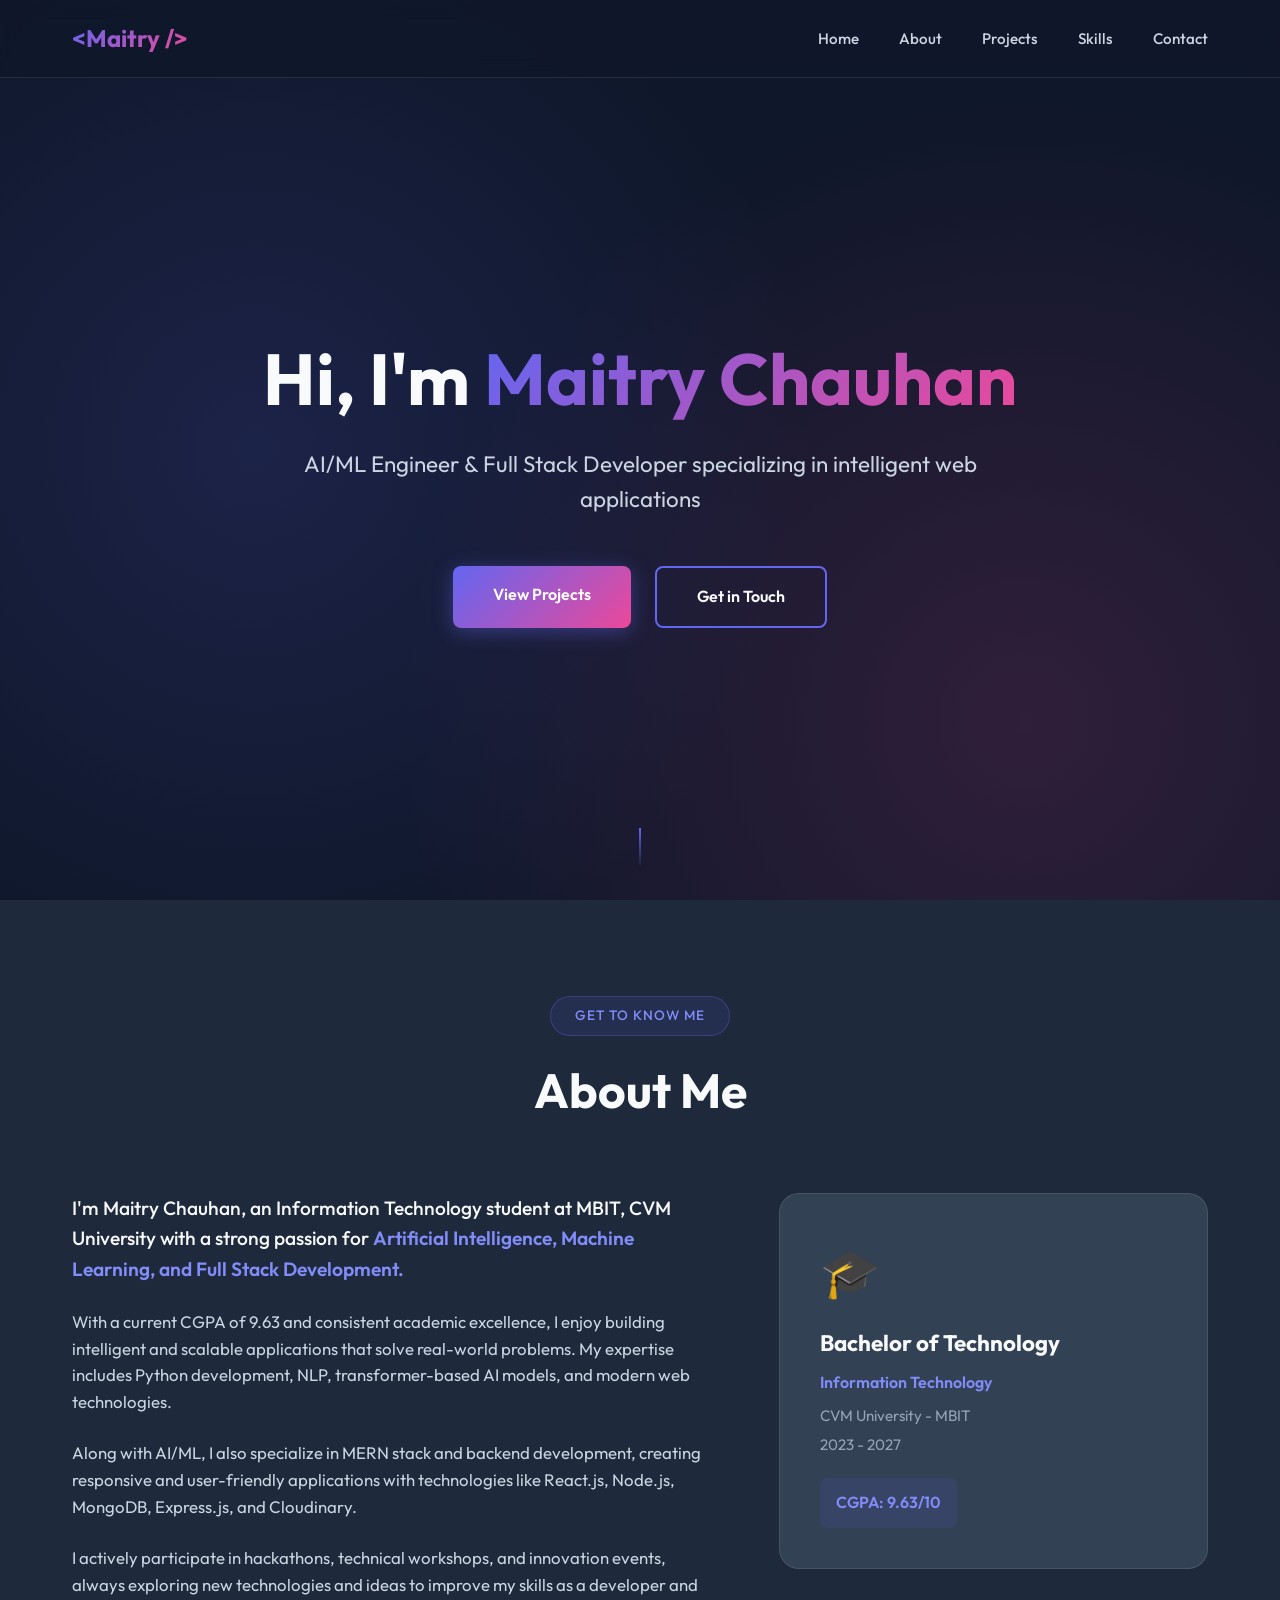
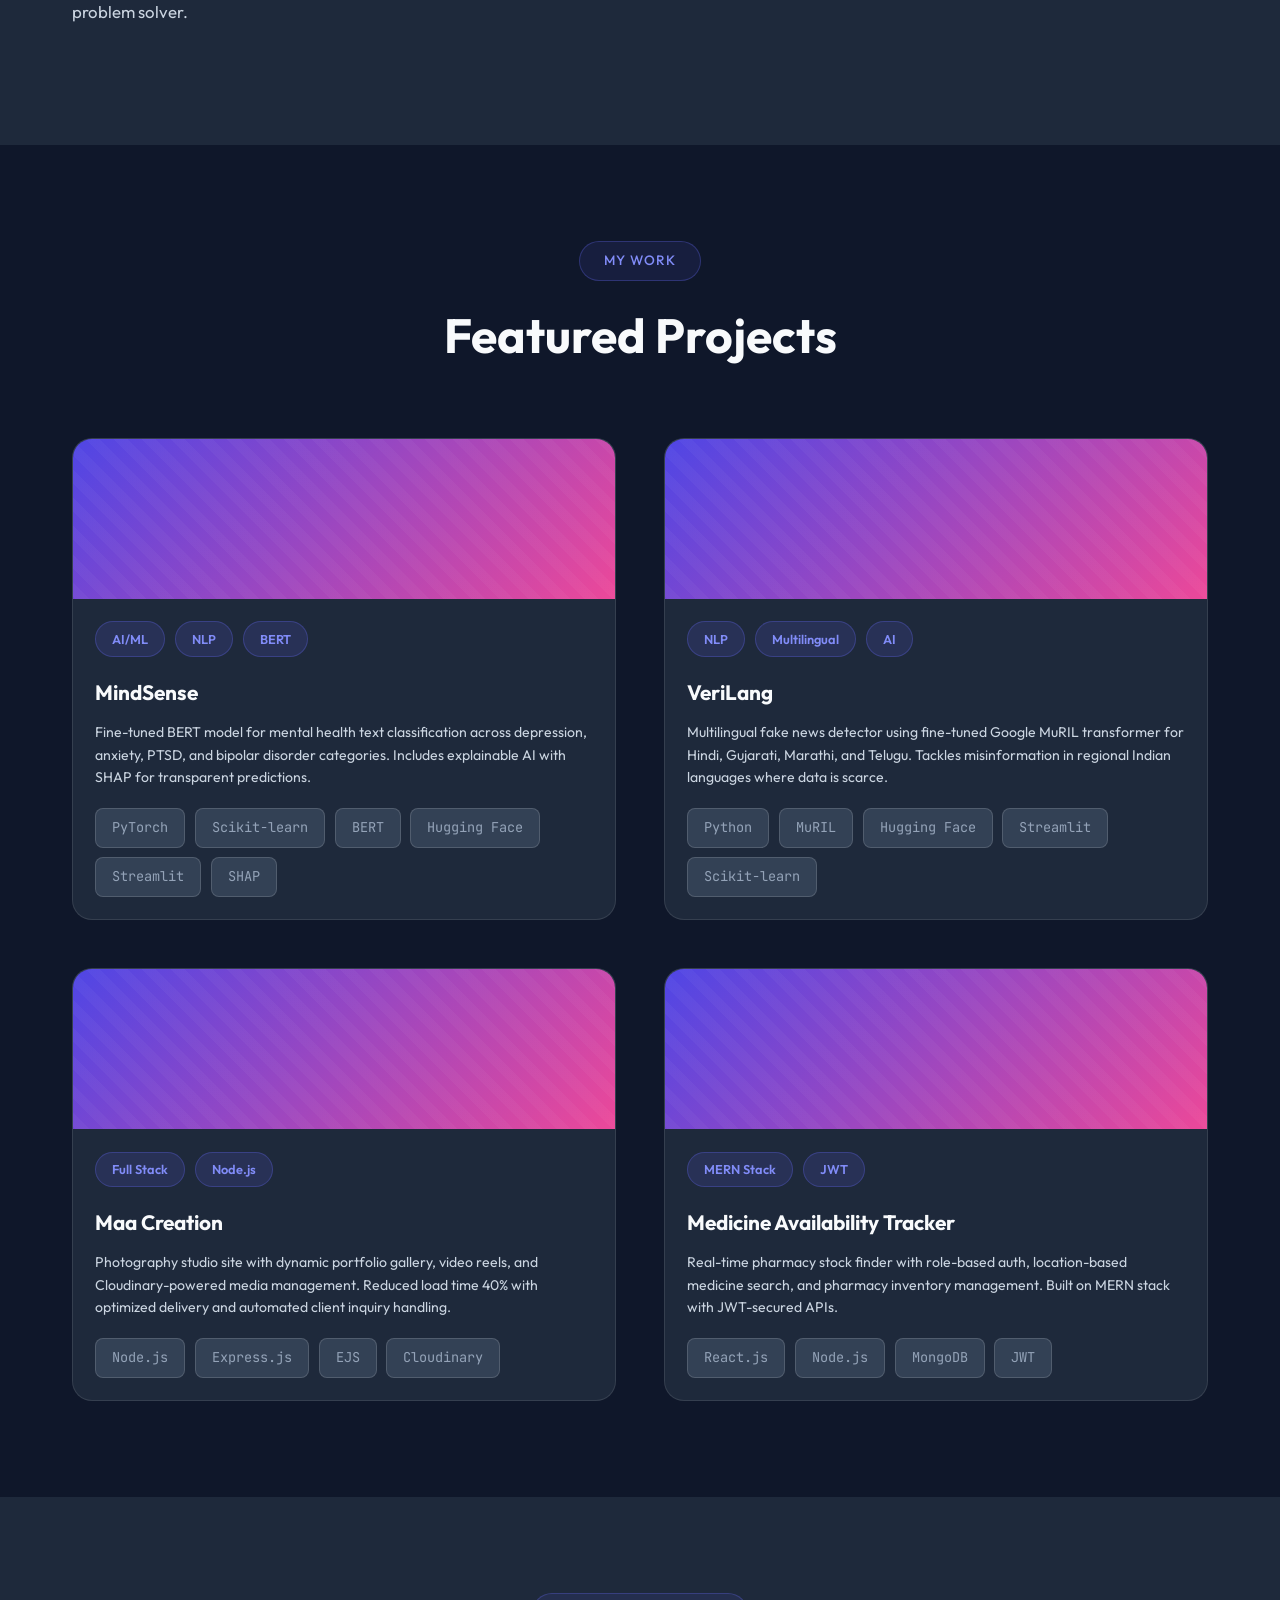
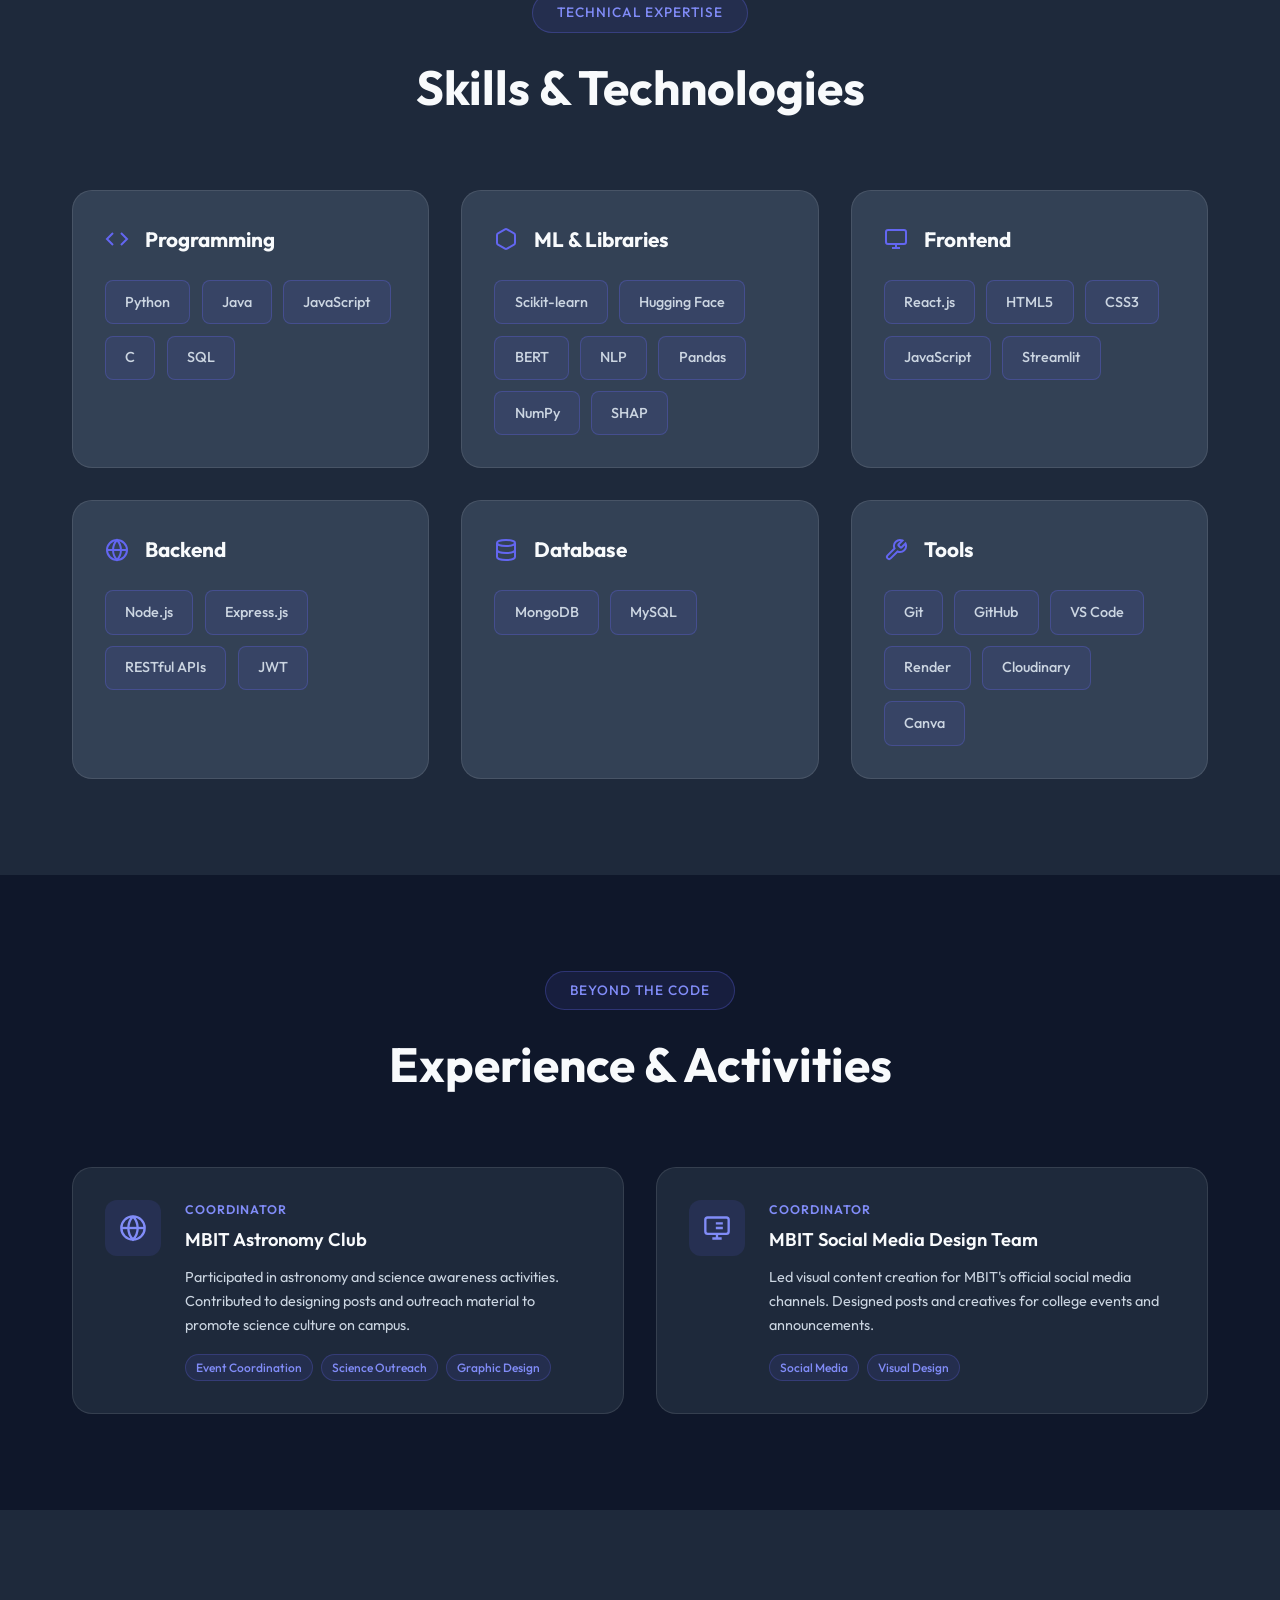
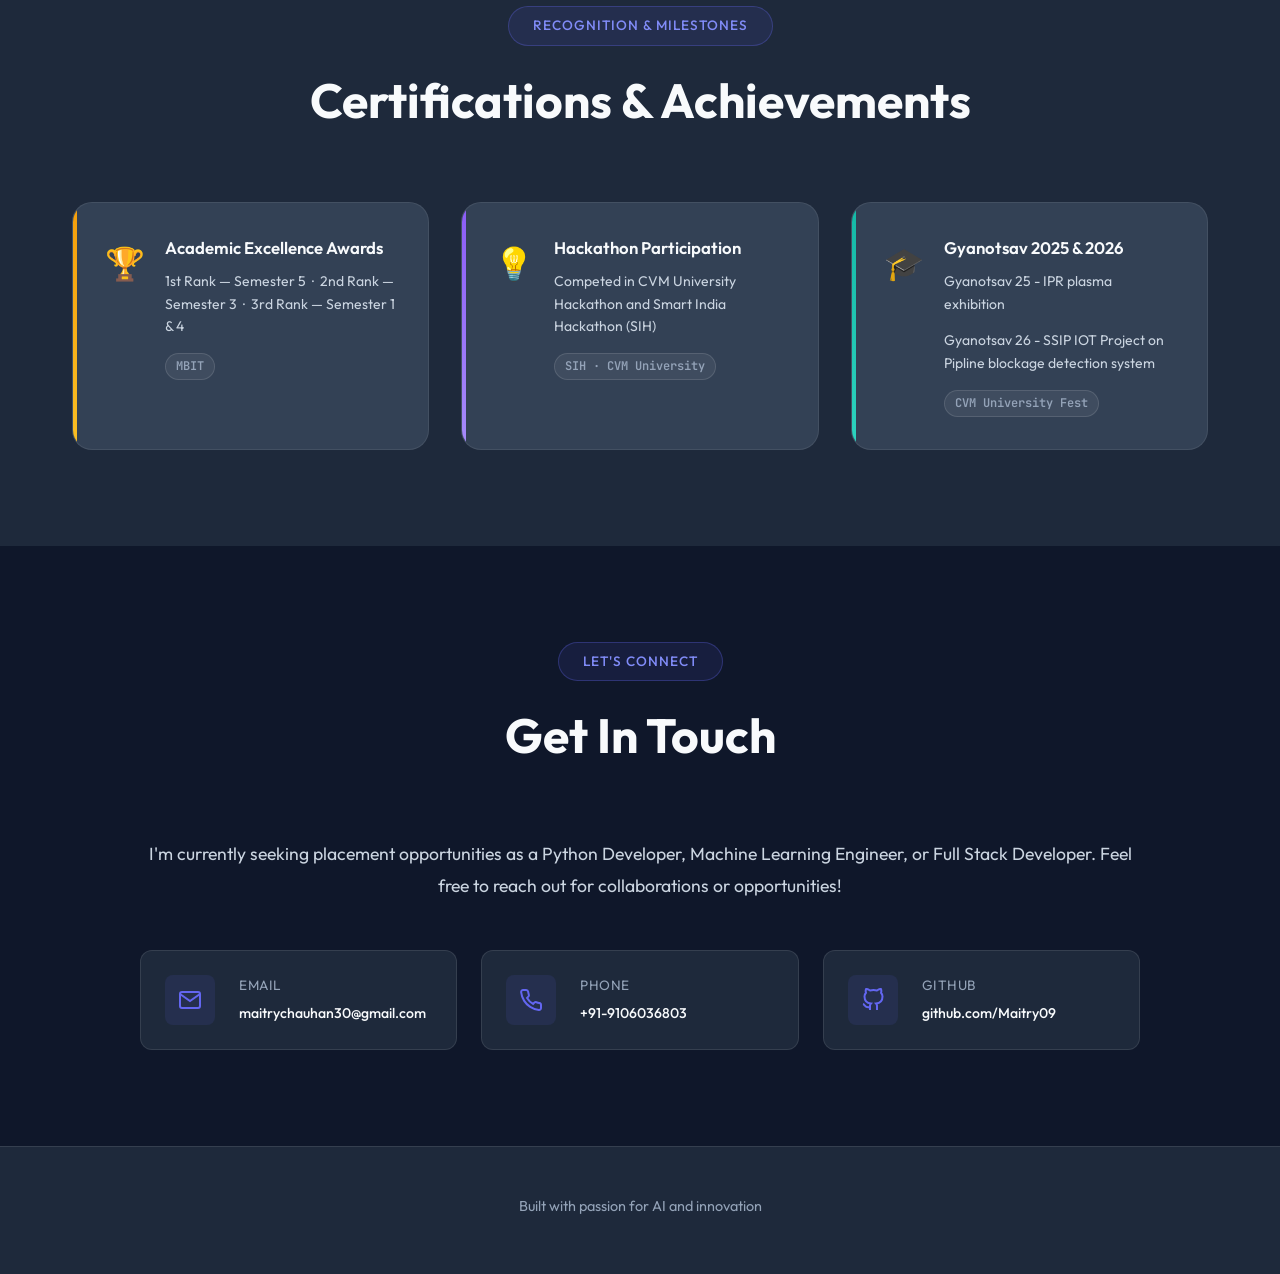
==== commit 9e0a2766: "Add files via upload" ====
--- a/cv.html
+++ b/cv.html
@@ -13,7 +13,7 @@
     <!-- Navigation -->
     <nav class="navbar">
         <div class="container">
-            <div class="nav-brand">CM</div>
+            <div class="nav-brand">&lt;Maitry /&gt;</div>
             <ul class="nav-menu">
                 <li><a href="#home" class="nav-link">Home</a></li>
                 <li><a href="#about" class="nav-link">About</a></li>
@@ -34,7 +34,6 @@
         <div class="hero-bg"></div>
         <div class="container">
             <div class="hero-content">
-                <div class="hero-tag">Information Technology Student</div>
                 <h1 class="hero-title">
                     Hi, I'm <span class="gradient-text">Maitry Chauhan</span>
                 </h1>
@@ -62,41 +61,18 @@
             <div class="about-content">
                 <div class="about-text">
                     <p class="lead">
-                        I'm a passionate Information Technology student at MBIT, CVM University, with a strong focus on 
-                        <span class="highlight">Artificial Intelligence and Machine Learning</span>.
+                        I'm Maitry Chauhan, an Information Technology student at MBIT, CVM University with a strong passion for 
+                        <span class="highlight">Artificial Intelligence, Machine Learning, and Full Stack Development.</span> 
                     </p>
                     <p>
-                        With a 9.63 CGPA and consistent academic excellence (1st Rank in Sem 5, 2nd in Sem 3, 3rd in Sem 1 & 4), 
-                        I specialize in building intelligent applications using Python, deep learning frameworks, and modern web technologies.
+                        With a current CGPA of 9.63 and consistent academic excellence, I enjoy building intelligent and scalable applications that solve real-world problems. My expertise includes Python development, NLP, transformer-based AI models, and modern web technologies.
                     </p>
                     <p>
-                        My work focuses on solving real-world problems through AI-powered solutions, from mental health detection 
-                        systems to multilingual misinformation detection. I'm also experienced in full-stack development with 
-                        the MERN stack, creating scalable and user-friendly web applications.
+                        Along with AI/ML, I also specialize in MERN stack and backend development, creating responsive and user-friendly applications with technologies like React.js, Node.js, MongoDB, Express.js, and Cloudinary.
                     </p>
-                    <div class="about-highlights">
-                        <div class="highlight-item">
-                            <svg width="24" height="24" viewBox="0 0 24 24" fill="none" stroke="currentColor" stroke-width="2">
-                                <path d="M22 11.08V12a10 10 0 1 1-5.93-9.14"></path>
-                                <polyline points="22 4 12 14.01 9 11.01"></polyline>
-                            </svg>
-                            <span>Expert in Python & Machine Learning</span>
-                        </div>
-                        <div class="highlight-item">
-                            <svg width="24" height="24" viewBox="0 0 24 24" fill="none" stroke="currentColor" stroke-width="2">
-                                <path d="M22 11.08V12a10 10 0 1 1-5.93-9.14"></path>
-                                <polyline points="22 4 12 14.01 9 11.01"></polyline>
-                            </svg>
-                            <span>Full Stack Development (MERN)</span>
-                        </div>
-                        <div class="highlight-item">
-                            <svg width="24" height="24" viewBox="0 0 24 24" fill="none" stroke="currentColor" stroke-width="2">
-                                <path d="M22 11.08V12a10 10 0 1 1-5.93-9.14"></path>
-                                <polyline points="22 4 12 14.01 9 11.01"></polyline>
-                            </svg>
-                            <span>NLP & Transformer Models</span>
-                        </div>
-                    </div>
+                    <p>
+                        I actively participate in hackathons, technical workshops, and innovation events, always exploring new technologies and ideas to improve my skills as a developer and problem solver.
+                    </p>
                 </div>
                 <div class="about-education">
                     <div class="education-card">
@@ -126,12 +102,18 @@
                         <div class="project-overlay">
                             <div class="project-links">
                                 <a href="https://mindsense.streamlit.app" target="_blank" class="project-link">
-                                    <svg width="20" height="20" viewBox="0 0 24 24" fill="none" stroke="currentColor" stroke-width="2">
+                                    <svg width="18" height="18" viewBox="0 0 24 24" fill="none" stroke="currentColor" stroke-width="2">
                                         <path d="M18 13v6a2 2 0 0 1-2 2H5a2 2 0 0 1-2-2V8a2 2 0 0 1 2-2h6"></path>
                                         <polyline points="15 3 21 3 21 9"></polyline>
                                         <line x1="10" y1="14" x2="21" y2="3"></line>
                                     </svg>
                                     Live Demo
+                                </a>
+                                <a href="https://github.com/Maitry09/mindsense-mental-health" target="_blank" class="project-link project-link-gh">
+                                    <svg width="18" height="18" viewBox="0 0 24 24" fill="none" stroke="currentColor" stroke-width="2">
+                                        <path d="M9 19c-5 1.5-5-2.5-7-3m14 6v-3.87a3.37 3.37 0 0 0-.94-2.61c3.14-.35 6.44-1.54 6.44-7A5.44 5.44 0 0 0 20 4.77 5.07 5.07 0 0 0 19.91 1S18.73.65 16 2.48a13.38 13.38 0 0 0-7 0C6.27.65 5.09 1 5.09 1A5.07 5.07 0 0 0 5 4.77a5.44 5.44 0 0 0-1.5 3.78c0 5.42 3.3 6.61 6.44 7A3.37 3.37 0 0 0 9 18.13V22"></path>
+                                    </svg>
+                                    GitHub
                                 </a>
                             </div>
                         </div>
@@ -144,13 +126,12 @@
                         </div>
                         <h3 class="project-title">MindSense</h3>
                         <p class="project-description">
-                            AI-powered mental health detection system using fine-tuned BERT transformer model to classify 
-                            user text into multiple mental health categories including depression, anxiety, stress, PTSD, 
-                            and bipolar disorder with explainable AI using SHAP.
+                            Fine-tuned BERT model for mental health text classification across depression, anxiety, PTSD, and bipolar disorder categories. Includes explainable AI with SHAP for transparent predictions.
                         </p>
                         <div class="project-tech">
-                            <span>Python</span>
                             <span>PyTorch</span>
+                            <span>Scikit-learn</span>
+                            <span>BERT</span>
                             <span>Hugging Face</span>
                             <span>Streamlit</span>
                             <span>SHAP</span>
@@ -164,12 +145,18 @@
                         <div class="project-overlay">
                             <div class="project-links">
                                 <a href="https://verilang.streamlit.app" target="_blank" class="project-link">
-                                    <svg width="20" height="20" viewBox="0 0 24 24" fill="none" stroke="currentColor" stroke-width="2">
+                                    <svg width="18" height="18" viewBox="0 0 24 24" fill="none" stroke="currentColor" stroke-width="2">
                                         <path d="M18 13v6a2 2 0 0 1-2 2H5a2 2 0 0 1-2-2V8a2 2 0 0 1 2-2h6"></path>
                                         <polyline points="15 3 21 3 21 9"></polyline>
                                         <line x1="10" y1="14" x2="21" y2="3"></line>
                                     </svg>
                                     Live Demo
+                                </a>
+                                <a href="https://github.com/Maitry09/Misinformation-Detection" target="_blank" class="project-link project-link-gh">
+                                    <svg width="18" height="18" viewBox="0 0 24 24" fill="none" stroke="currentColor" stroke-width="2">
+                                        <path d="M9 19c-5 1.5-5-2.5-7-3m14 6v-3.87a3.37 3.37 0 0 0-.94-2.61c3.14-.35 6.44-1.54 6.44-7A5.44 5.44 0 0 0 20 4.77 5.07 5.07 0 0 0 19.91 1S18.73.65 16 2.48a13.38 13.38 0 0 0-7 0C6.27.65 5.09 1 5.09 1A5.07 5.07 0 0 0 5 4.77a5.44 5.44 0 0 0-1.5 3.78c0 5.42 3.3 6.61 6.44 7A3.37 3.37 0 0 0 9 18.13V22"></path>
+                                    </svg>
+                                    GitHub
                                 </a>
                             </div>
                         </div>
@@ -182,13 +169,12 @@
                         </div>
                         <h3 class="project-title">VeriLang</h3>
                         <p class="project-description">
-                            Multilingual fake news detection system for identifying misinformation in regional Indian languages. 
-                            Fine-tuned Google MuRIL transformer for Hindi, Gujarati, Marathi, and Telugu with strong 
-                            classification performance.
+                            Multilingual fake news detector using fine-tuned Google MuRIL transformer for Hindi, Gujarati, Marathi, and Telugu. Tackles misinformation in regional Indian languages where data is scarce.
                         </p>
                         <div class="project-tech">
                             <span>Python</span>
                             <span>MuRIL</span>
+                            <span>Hugging Face</span>
                             <span>Streamlit</span>
                             <span>Scikit-learn</span>
                         </div>
@@ -201,12 +187,18 @@
                         <div class="project-overlay">
                             <div class="project-links">
                                 <a href="https://mahakali-studio.onrender.com" target="_blank" class="project-link">
-                                    <svg width="20" height="20" viewBox="0 0 24 24" fill="none" stroke="currentColor" stroke-width="2">
+                                    <svg width="18" height="18" viewBox="0 0 24 24" fill="none" stroke="currentColor" stroke-width="2">
                                         <path d="M18 13v6a2 2 0 0 1-2 2H5a2 2 0 0 1-2-2V8a2 2 0 0 1 2-2h6"></path>
                                         <polyline points="15 3 21 3 21 9"></polyline>
                                         <line x1="10" y1="14" x2="21" y2="3"></line>
                                     </svg>
                                     Live Demo
+                                </a>
+                                <a href="https://github.com/Maitry09/Maa-creation" target="_blank" class="project-link project-link-gh">
+                                    <svg width="18" height="18" viewBox="0 0 24 24" fill="none" stroke="currentColor" stroke-width="2">
+                                        <path d="M9 19c-5 1.5-5-2.5-7-3m14 6v-3.87a3.37 3.37 0 0 0-.94-2.61c3.14-.35 6.44-1.54 6.44-7A5.44 5.44 0 0 0 20 4.77 5.07 5.07 0 0 0 19.91 1S18.73.65 16 2.48a13.38 13.38 0 0 0-7 0C6.27.65 5.09 1 5.09 1A5.07 5.07 0 0 0 5 4.77a5.44 5.44 0 0 0-1.5 3.78c0 5.42 3.3 6.61 6.44 7A3.37 3.37 0 0 0 9 18.13V22"></path>
+                                    </svg>
+                                    GitHub
                                 </a>
                             </div>
                         </div>
@@ -218,9 +210,7 @@
                         </div>
                         <h3 class="project-title">Maa Creation</h3>
                         <p class="project-description">
-                            Professional photography studio website with dynamic portfolio gallery, video reels showcase, 
-                            and cloud-based media management using Cloudinary. Reduced load time by 40% with optimized 
-                            image delivery and automated client inquiry handling.
+                            Photography studio site with dynamic portfolio gallery, video reels, and Cloudinary-powered media management. Reduced load time 40% with optimized delivery and automated client inquiry handling.
                         </p>
                         <div class="project-tech">
                             <span>Node.js</span>
@@ -234,7 +224,24 @@
                 <!-- Project 4 -->
                 <div class="project-card">
                     <div class="project-image">
-                        <div class="project-overlay"></div>
+                        <div class="project-overlay">
+                            <div class="project-links">
+                                <a href="#" target="_blank" class="project-link">
+                                    <svg width="18" height="18" viewBox="0 0 24 24" fill="none" stroke="currentColor" stroke-width="2">
+                                        <path d="M18 13v6a2 2 0 0 1-2 2H5a2 2 0 0 1-2-2V8a2 2 0 0 1 2-2h6"></path>
+                                        <polyline points="15 3 21 3 21 9"></polyline>
+                                        <line x1="10" y1="14" x2="21" y2="3"></line>
+                                    </svg>
+                                    Live Demo
+                                </a>
+                                <a href="https://github.com/Maitry09/mindsense-mental-health" target="_blank" class="project-link project-link-gh">
+                                    <svg width="18" height="18" viewBox="0 0 24 24" fill="none" stroke="currentColor" stroke-width="2">
+                                        <path d="M9 19c-5 1.5-5-2.5-7-3m14 6v-3.87a3.37 3.37 0 0 0-.94-2.61c3.14-.35 6.44-1.54 6.44-7A5.44 5.44 0 0 0 20 4.77 5.07 5.07 0 0 0 19.91 1S18.73.65 16 2.48a13.38 13.38 0 0 0-7 0C6.27.65 5.09 1 5.09 1A5.07 5.07 0 0 0 5 4.77a5.44 5.44 0 0 0-1.5 3.78c0 5.42 3.3 6.61 6.44 7A3.37 3.37 0 0 0 9 18.13V22"></path>
+                                    </svg>
+                                    GitHub
+                                </a>
+                            </div>
+                        </div>
                     </div>
                     <div class="project-content">
                         <div class="project-tags">
@@ -243,9 +250,7 @@
                         </div>
                         <h3 class="project-title">Medicine Availability Tracker</h3>
                         <p class="project-description">
-                            Full-stack web application helping users find nearby pharmacies with available medicines in real-time. 
-                            Features role-based authentication, medicine search, location-based filtering, and pharmacy inventory 
-                            management with MongoDB integration.
+                            Real-time pharmacy stock finder with role-based auth, location-based medicine search, and pharmacy inventory management. Built on MERN stack with JWT-secured APIs.
                         </p>
                         <div class="project-tech">
                             <span>React.js</span>
@@ -289,16 +294,16 @@
                         <svg width="24" height="24" viewBox="0 0 24 24" fill="none" stroke="currentColor" stroke-width="2">
                             <path d="M21 16V8a2 2 0 0 0-1-1.73l-7-4a2 2 0 0 0-2 0l-7 4A2 2 0 0 0 3 8v8a2 2 0 0 0 1 1.73l7 4a2 2 0 0 0 2 0l7-4A2 2 0 0 0 21 16z"></path>
                         </svg>
-                        AI/ML
+                        ML & Libraries
                     </h3>
                     <div class="skill-tags">
-                        <span class="skill-tag">PyTorch</span>
-                        <span class="skill-tag">TensorFlow</span>
                         <span class="skill-tag">Scikit-learn</span>
                         <span class="skill-tag">Hugging Face</span>
                         <span class="skill-tag">BERT</span>
                         <span class="skill-tag">NLP</span>
-                        <span class="skill-tag">Transformers</span>
+                        <span class="skill-tag">Pandas</span>
+                        <span class="skill-tag">NumPy</span>
+                        <span class="skill-tag">SHAP</span>
                     </div>
                 </div>
 
@@ -357,17 +362,108 @@
                         <svg width="24" height="24" viewBox="0 0 24 24" fill="none" stroke="currentColor" stroke-width="2">
                             <path d="M14.7 6.3a1 1 0 0 0 0 1.4l1.6 1.6a1 1 0 0 0 1.4 0l3.77-3.77a6 6 0 0 1-7.94 7.94l-6.91 6.91a2.12 2.12 0 0 1-3-3l6.91-6.91a6 6 0 0 1 7.94-7.94l-3.76 3.76z"></path>
                         </svg>
-                        Tools and Libraries
+                        Tools
                     </h3>
                     <div class="skill-tags">
                         <span class="skill-tag">Git</span>
                         <span class="skill-tag">GitHub</span>
+                        <span class="skill-tag">VS Code</span>
                         <span class="skill-tag">Render</span>
                         <span class="skill-tag">Cloudinary</span>
-                        <span class="skill-tag">Pandas</span>
-                        <span class="skill-tag">NumPy</span>
-                    </div>
-                </div>
+                        <span class="skill-tag">Canva</span>
+                    </div>
+                </div>
+            </div>
+        </div>
+    </section>
+
+    <!-- Experience & Activities Section -->
+    <section id="experience" class="experience">
+        <div class="container">
+            <div class="section-header">
+                <span class="section-tag">Beyond the code</span>
+                <h2 class="section-title">Experience & Activities</h2>
+            </div>
+            <div class="experience-grid">
+                <div class="experience-card">
+                    <div class="exp-icon">
+                        <svg width="28" height="28" viewBox="0 0 24 24" fill="none" stroke="currentColor" stroke-width="2">
+                            <circle cx="12" cy="12" r="10"></circle>
+                            <path d="M12 2a14.5 14.5 0 0 0 0 20 14.5 14.5 0 0 0 0-20"></path>
+                            <path d="M2 12h20"></path>
+                        </svg>
+                    </div>
+                    <div class="exp-content">
+                        <div class="exp-role">Coordinator</div>
+                        <h3 class="exp-title">MBIT Astronomy Club</h3>
+                        <p class="exp-desc">Participated in astronomy and science awareness activities. Contributed to designing posts and outreach material to promote science culture on campus.</p>
+                        <div class="exp-tags">
+                            <span class="exp-tag">Event Coordination</span>
+                            <span class="exp-tag">Science Outreach</span>
+                            <span class="exp-tag">Graphic Design</span>
+                        </div>
+                    </div>
+                </div>
+ 
+                <div class="experience-card">
+                    <div class="exp-icon">
+                        <svg width="28" height="28" viewBox="0 0 24 24" fill="none" stroke="currentColor" stroke-width="2">
+                            <rect x="2" y="3" width="20" height="14" rx="2" ry="2"></rect>
+                            <path d="M8 21h8M12 17v4"></path>
+                            <path d="M7 8h.01M11 8h6M7 12h.01M11 12h6"></path>
+                        </svg>
+                    </div>
+                    <div class="exp-content">
+                        <div class="exp-role">Coordinator</div>
+                        <h3 class="exp-title">MBIT Social Media Design Team</h3>
+                        <p class="exp-desc">Led visual content creation for MBIT's official social media channels. Designed posts and creatives for college events and announcements.</p>
+                        <div class="exp-tags">
+                            <span class="exp-tag">Social Media</span>
+                            <span class="exp-tag">Visual Design</span>
+                        </div>
+                    </div>
+                </div>
+            </div>
+        </div>
+    </section>
+ 
+    <!-- Certifications & Achievements Section -->
+    <section id="certifications" class="certifications">
+        <div class="container">
+            <div class="section-header">
+                <span class="section-tag">Recognition & milestones</span>
+                <h2 class="section-title">Certifications & Achievements</h2>
+            </div>
+            <div class="cert-grid">
+ 
+                <div class="cert-card cert-gold">
+                    <div class="cert-icon">🏆</div>
+                    <div class="cert-content">
+                        <h3 class="cert-title">Academic Excellence Awards</h3>
+                        <p class="cert-desc">1st Rank — Semester 5 &nbsp;·&nbsp; 2nd Rank — Semester 3 &nbsp;·&nbsp; 3rd Rank — Semester 1 &amp; 4</p>
+                        <span class="cert-badge">MBIT</span>
+                    </div>
+                </div>
+ 
+                <div class="cert-card cert-purple">
+                    <div class="cert-icon">💡</div>
+                    <div class="cert-content">
+                        <h3 class="cert-title">Hackathon Participation</h3>
+                        <p class="cert-desc">Competed in CVM University Hackathon and Smart India Hackathon (SIH)</p>
+                        <span class="cert-badge">SIH · CVM University</span>
+                    </div>
+                </div>
+ 
+                <div class="cert-card cert-teal">
+                    <div class="cert-icon">🎓</div>
+                    <div class="cert-content">
+                        <h3 class="cert-title">Gyanotsav 2025 &amp; 2026</h3>
+                        <p class="cert-desc">Gyanotsav 25 - IPR plasma exhibition</p>
+                        <p class="cert-desc">Gyanotsav 26 - SSIP IOT Project on Pipline blockage detection system</p>
+                        <span class="cert-badge">CVM University Fest</span>
+                    </div>
+                </div>
+ 
             </div>
         </div>
     </section>
@@ -409,7 +505,7 @@
                                 <div class="method-value">+91-9106036803</div>
                             </div>
                         </a>
-                        <a href="https://github.com/Maitry09" target="_blank" class="contact-method">
+                        <a href="https://linkedin.com/in/maitry-chauhan" target="_blank" class="contact-method">
                             <div class="method-icon">
                                 <svg width="24" height="24" viewBox="0 0 24 24" fill="none" stroke="currentColor" stroke-width="2">
                                     <path d="M9 19c-5 1.5-5-2.5-7-3m14 6v-3.87a3.37 3.37 0 0 0-.94-2.61c3.14-.35 6.44-1.54 6.44-7A5.44 5.44 0 0 0 20 4.77 5.07 5.07 0 0 0 19.91 1S18.73.65 16 2.48a13.38 13.38 0 0 0-7 0C6.27.65 5.09 1 5.09 1A5.07 5.07 0 0 0 5 4.77a5.44 5.44 0 0 0-1.5 3.78c0 5.42 3.3 6.61 6.44 7A3.37 3.37 0 0 0 9 18.13V22"></path>
@@ -420,18 +516,6 @@
                                 <div class="method-value">github.com/Maitry09</div>
                             </div>
                         </a>
-                        <div class="contact-method">
-                            <div class="method-icon">
-                                <svg width="24" height="24" viewBox="0 0 24 24" fill="none" stroke="currentColor" stroke-width="2">
-                                    <path d="M21 10c0 7-9 13-9 13s-9-6-9-13a9 9 0 0 1 18 0z"></path>
-                                    <circle cx="12" cy="10" r="3"></circle>
-                                </svg>
-                            </div>
-                            <div class="method-details">
-                                <div class="method-label">Location</div>
-                                <div class="method-value">Anand, Gujarat, India</div>
-                            </div>
-                        </div>
                     </div>
                 </div>
             </div>
@@ -442,7 +526,6 @@
     <footer class="footer">
         <div class="container">
             <div class="footer-content">
-                <p>&copy; 2025 Maitry Chauhan. All rights reserved.</p>
                 <p class="footer-subtitle">Built with passion for AI and innovation</p>
             </div>
         </div>
--- a/cv.css
+++ b/cv.css
@@ -442,12 +442,13 @@
 }
 
 /* ===================================
-   PROJECTS SECTION
+   PROJECTS SECTION - ENHANCED
    =================================== */
 .projects-grid {
     display: grid;
-    grid-template-columns: repeat(auto-fit, minmax(350px, 1fr));
-    gap: 2.5rem;
+    grid-template-columns: repeat(2, 1fr);
+    gap: 3rem;
+    margin-top: 3rem;
 }
 
 .project-card {
@@ -455,20 +456,65 @@
     border-radius: var(--radius-lg);
     overflow: hidden;
     border: 1px solid rgba(255, 255, 255, 0.1);
-    transition: var(--transition-normal);
+    transition: all 0.4s cubic-bezier(0.175, 0.885, 0.32, 1.275);
+    position: relative;
+}
+
+.project-card::before {
+    content: '';
+    position: absolute;
+    top: 0;
+    left: 0;
+    right: 0;
+    bottom: 0;
+    background: linear-gradient(135deg, rgba(99, 102, 241, 0.1) 0%, rgba(236, 72, 153, 0.1) 100%);
+    opacity: 0;
+    transition: opacity 0.3s ease;
+    pointer-events: none;
+    z-index: 1;
+}
+
+.project-card:hover::before {
+    opacity: 1;
 }
 
 .project-card:hover {
-    transform: translateY(-10px);
-    box-shadow: var(--shadow-lg);
+    transform: translateY(-15px) scale(1.02);
+    box-shadow: 0 20px 60px rgba(99, 102, 241, 0.3);
     border-color: var(--primary);
 }
 
 .project-image {
-    height: 200px;
+    height: 160px;
     background: linear-gradient(135deg, var(--primary-dark) 0%, var(--accent) 100%);
     position: relative;
     overflow: hidden;
+}
+
+.project-image::before {
+    content: '';
+    position: absolute;
+    top: -50%;
+    left: -50%;
+    width: 200%;
+    height: 200%;
+    background: repeating-linear-gradient(
+        45deg,
+        transparent,
+        transparent 10px,
+        rgba(255, 255, 255, 0.03) 10px,
+        rgba(255, 255, 255, 0.03) 20px
+    );
+    animation: shimmer 20s linear infinite;
+}
+
+@keyframes shimmer {
+    0% {
+        transform: translate(0, 0);
+    }
+    100% {
+        transform: translate(50%, 50%);
+    }
 }
 
 .project-overlay {
@@ -477,12 +523,14 @@
     left: 0;
     right: 0;
     bottom: 0;
-    background: rgba(0, 0, 0, 0.8);
+    background: rgba(0, 0, 0, 0.85);
+    backdrop-filter: blur(5px);
     display: flex;
     align-items: center;
     justify-content: center;
     opacity: 0;
-    transition: var(--transition-normal);
+    transition: all 0.4s ease;
+    z-index: 2;
 }
 
 .project-card:hover .project-overlay {
@@ -492,72 +540,125 @@
 .project-links {
     display: flex;
     gap: 1rem;
+    transform: translateY(20px);
+    transition: transform 0.4s ease 0.1s;
+}
+
+.project-card:hover .project-links {
+    transform: translateY(0);
 }
 
 .project-link {
     display: flex;
     align-items: center;
     gap: 0.5rem;
-    padding: 0.75rem 1.5rem;
-    background: var(--primary);
+    padding: 0.875rem 1.75rem;
+    background: var(--gradient-1);
     color: white;
     text-decoration: none;
     border-radius: var(--radius-sm);
     font-weight: 600;
-    transition: var(--transition-fast);
+    transition: all 0.3s ease;
+    box-shadow: 0 4px 15px rgba(99, 102, 241, 0.4);
 }
 
 .project-link:hover {
-    background: var(--primary-light);
-    transform: scale(1.05);
+    transform: scale(1.1) translateY(-3px);
+    box-shadow: 0 8px 25px rgba(99, 102, 241, 0.6);
+}
+
+.project-link svg {
+    transition: transform 0.3s ease;
+}
+
+.project-link:hover svg {
+    transform: rotate(45deg);
+}
+
+.project-link-gh {
+    background: rgba(255, 255, 255, 0.12);
+    border: 1px solid rgba(255, 255, 255, 0.25);
+    box-shadow: none;
+}
+
+.project-link-gh:hover {
+    background: rgba(255, 255, 255, 0.22);
+    box-shadow: 0 8px 25px rgba(255, 255, 255, 0.15);
+}
+
+.project-link-gh svg {
+    transform: none !important;
 }
 
 .project-content {
-    padding: 2rem;
+    padding: 1.4rem;
+    position: relative;
+    z-index: 2;
 }
 
 .project-tags {
     display: flex;
     flex-wrap: wrap;
-    gap: 0.5rem;
-    margin-bottom: 1rem;
+    gap: 0.6rem;
+    margin-bottom: 1.2rem;
 }
 
 .tag {
-    padding: 0.3rem 0.8rem;
-    background: rgba(99, 102, 241, 0.2);
+    padding: 0.4rem 1rem;
+    background: rgba(99, 102, 241, 0.15);
     color: var(--primary-light);
     border-radius: 50px;
     font-size: 0.8rem;
-    font-weight: 500;
+    font-weight: 600;
+    border: 1px solid rgba(99, 102, 241, 0.3);
+    transition: all 0.3s ease;
+}
+
+.project-card:hover .tag {
+    background: rgba(99, 102, 241, 0.25);
+    transform: translateY(-2px);
 }
 
 .project-title {
-    font-size: 1.5rem;
-    margin-bottom: 1rem;
+    font-size: 1.3rem;
+    margin-bottom: 0.75rem;
     color: var(--text-primary);
+    font-weight: 700;
+    transition: color 0.3s ease;
+}
+
+.project-card:hover .project-title {
+    color: var(--primary-light);
 }
 
 .project-description {
     color: var(--text-secondary);
-    margin-bottom: 1.5rem;
-    line-height: 1.7;
+    margin-bottom: 1.2rem;
+    line-height: 1.6;
+    font-size: 0.88rem;
 }
 
 .project-tech {
     display: flex;
     flex-wrap: wrap;
-    gap: 0.5rem;
+    gap: 0.6rem;
 }
 
 .project-tech span {
-    padding: 0.4rem 0.9rem;
+    padding: 0.5rem 1rem;
     background: var(--bg-tertiary);
-    border: 1px solid rgba(255, 255, 255, 0.1);
+    border: 1px solid rgba(255, 255, 255, 0.15);
     border-radius: var(--radius-sm);
     font-size: 0.85rem;
     color: var(--text-muted);
     font-family: var(--font-mono);
+    transition: all 0.3s ease;
+}
+
+.project-card:hover .project-tech span {
+    border-color: var(--primary);
+    color: var(--primary-light);
+    transform: translateY(-2px);
 }
 
 /* ===================================
@@ -624,10 +725,10 @@
 }
 
 /* ===================================
-   CONTACT SECTION
+   CONTACT SECTION - ENHANCED
    =================================== */
 .contact-content {
-    max-width: 800px;
+    max-width: 1000px;
     margin: 0 auto;
 }
 
@@ -644,7 +745,7 @@
 
 .contact-methods {
     display: grid;
-    grid-template-columns: repeat(auto-fit, minmax(250px, 1fr));
+    grid-template-columns: repeat(auto-fit, minmax(220px, 1fr));
     gap: 1.5rem;
 }
 
@@ -656,14 +757,32 @@
     background: var(--bg-secondary);
     border-radius: var(--radius-md);
     border: 1px solid rgba(255, 255, 255, 0.1);
-    transition: var(--transition-normal);
+    transition: all 0.3s ease;
     text-decoration: none;
     color: var(--text-primary);
+    cursor: pointer;
+    position: relative;
+    overflow: hidden;
+}
+
+.contact-method::before {
+    content: '';
+    position: absolute;
+    top: 0;
+    left: -100%;
+    width: 100%;
+    height: 100%;
+    background: linear-gradient(90deg, transparent, rgba(99, 102, 241, 0.1), transparent);
+    transition: left 0.5s ease;
+}
+
+.contact-method:hover::before {
+    left: 100%;
 }
 
 .contact-method:hover {
-    transform: translateY(-5px);
-    box-shadow: var(--shadow-md);
+    transform: translateY(-8px) scale(1.02);
+    box-shadow: 0 10px 30px rgba(99, 102, 241, 0.3);
     border-color: var(--primary);
 }
 
@@ -676,6 +795,12 @@
     align-items: center;
     justify-content: center;
     flex-shrink: 0;
+    transition: all 0.3s ease;
+}
+
+.contact-method:hover .method-icon {
+    background: rgba(99, 102, 241, 0.2);
+    transform: rotate(10deg) scale(1.1);
 }
 
 .method-icon svg {
@@ -695,9 +820,15 @@
 }
 
 .method-value {
-    font-size: 0.95rem;
+    font-size: 0.88rem;
     color: var(--text-primary);
     font-weight: 500;
+    transition: color 0.3s ease;
+    word-break: break-all;
+}
+
+.contact-method:hover .method-value {
+    color: var(--primary-light);
 }
 
 /* ===================================
@@ -746,6 +877,1064 @@
     }
 }
 
+@keyframes rainbow {
+    0% { filter: hue-rotate(0deg); }
+    100% { filter: hue-rotate(360deg); }
+}
+
+.fade-in {
+    animation: fadeInUp 0.8s ease;
+}
+
+/* ===================================
+   RESET & BASE STYLES
+   =================================== */
+* {
+    margin: 0;
+    padding: 0;
+    box-sizing: border-box;
+}
+
+:root {
+    /* Color Palette */
+    --primary: #6366f1;
+    --primary-dark: #4f46e5;
+    --primary-light: #818cf8;
+    --accent: #ec4899;
+    --accent-light: #f472b6;
+    
+    --bg-primary: #0f172a;
+    --bg-secondary: #1e293b;
+    --bg-tertiary: #334155;
+    
+    --text-primary: #f8fafc;
+    --text-secondary: #cbd5e1;
+    --text-muted: #94a3b8;
+    
+    --gradient-1: linear-gradient(135deg, #6366f1 0%, #ec4899 100%);
+    --gradient-2: linear-gradient(135deg, #3b82f6 0%, #8b5cf6 100%);
+    
+    /* Spacing */
+    --spacing-xs: 0.5rem;
+    --spacing-sm: 1rem;
+    --spacing-md: 2rem;
+    --spacing-lg: 4rem;
+    --spacing-xl: 6rem;
+    
+    /* Typography */
+    --font-primary: 'Outfit', sans-serif;
+    --font-mono: 'JetBrains Mono', monospace;
+    
+    /* Shadows */
+    --shadow-sm: 0 2px 8px rgba(0, 0, 0, 0.1);
+    --shadow-md: 0 4px 16px rgba(0, 0, 0, 0.2);
+    --shadow-lg: 0 8px 32px rgba(0, 0, 0, 0.3);
+    --shadow-glow: 0 0 40px rgba(99, 102, 241, 0.3);
+    
+    /* Border Radius */
+    --radius-sm: 8px;
+    --radius-md: 12px;
+    --radius-lg: 20px;
+    
+    /* Transitions */
+    --transition-fast: 0.2s ease;
+    --transition-normal: 0.3s ease;
+    --transition-slow: 0.5s ease;
+}
+
+html {
+    scroll-behavior: smooth;
+    overflow-x: hidden;
+}
+
+body {
+    font-family: var(--font-primary);
+    background: var(--bg-primary);
+    color: var(--text-primary);
+    line-height: 1.6;
+    overflow-x: hidden;
+}
+
+.container {
+    max-width: 1200px;
+    margin: 0 auto;
+    padding: 0 2rem;
+}
+
+/* ===================================
+   NAVIGATION
+   =================================== */
+.navbar {
+    position: fixed;
+    top: 0;
+    left: 0;
+    right: 0;
+    z-index: 1000;
+    background: rgba(15, 23, 42, 0.8);
+    backdrop-filter: blur(10px);
+    border-bottom: 1px solid rgba(255, 255, 255, 0.1);
+    transition: var(--transition-normal);
+}
+
+.navbar.scrolled {
+    background: rgba(15, 23, 42, 0.95);
+    box-shadow: var(--shadow-md);
+}
+
+.navbar .container {
+    display: flex;
+    justify-content: space-between;
+    align-items: center;
+    padding: 1.2rem 2rem;
+}
+
+.nav-brand {
+    font-size: 1.5rem;
+    font-weight: 700;
+    background: var(--gradient-1);
+    -webkit-background-clip: text;
+    -webkit-text-fill-color: transparent;
+    background-clip: text;
+    cursor: pointer;
+}
+
+.nav-menu {
+    display: flex;
+    list-style: none;
+    gap: 2.5rem;
+}
+
+.nav-link {
+    color: var(--text-secondary);
+    text-decoration: none;
+    font-weight: 500;
+    font-size: 0.95rem;
+    transition: var(--transition-fast);
+    position: relative;
+}
+
+.nav-link::after {
+    content: '';
+    position: absolute;
+    bottom: -5px;
+    left: 0;
+    width: 0;
+    height: 2px;
+    background: var(--gradient-1);
+    transition: var(--transition-normal);
+}
+
+.nav-link:hover {
+    color: var(--text-primary);
+}
+
+.nav-link:hover::after {
+    width: 100%;
+}
+
+.nav-link.active {
+    color: var(--primary-light);
+}
+
+.hamburger {
+    display: none;
+    flex-direction: column;
+    gap: 5px;
+    cursor: pointer;
+}
+
+.hamburger span {
+    width: 25px;
+    height: 3px;
+    background: var(--text-primary);
+    border-radius: 3px;
+    transition: var(--transition-normal);
+}
+
+/* ===================================
+   HERO SECTION
+   =================================== */
+.hero {
+    min-height: 100vh;
+    display: flex;
+    align-items: center;
+    justify-content: center;
+    position: relative;
+    padding: 8rem 0 4rem;
+    overflow: hidden;
+}
+
+.hero-bg {
+    position: absolute;
+    top: 0;
+    left: 0;
+    right: 0;
+    bottom: 0;
+    background: radial-gradient(circle at 20% 50%, rgba(99, 102, 241, 0.15) 0%, transparent 50%),
+                radial-gradient(circle at 80% 80%, rgba(236, 72, 153, 0.15) 0%, transparent 50%);
+    z-index: -1;
+}
+
+.hero-content {
+    text-align: center;
+    animation: fadeInUp 1s ease;
+}
+
+.hero-tag {
+    display: inline-block;
+    padding: 0.5rem 1.5rem;
+    background: rgba(99, 102, 241, 0.1);
+    border: 1px solid rgba(99, 102, 241, 0.3);
+    border-radius: 50px;
+    color: var(--primary-light);
+    font-size: 0.9rem;
+    font-weight: 500;
+    margin-bottom: 1.5rem;
+    animation: fadeInUp 1s ease 0.2s both;
+}
+
+.hero-title {
+    font-size: clamp(2.5rem, 6vw, 4.5rem);
+    font-weight: 700;
+    line-height: 1.2;
+    margin-bottom: 1.5rem;
+    animation: fadeInUp 1s ease 0.3s both;
+}
+
+.gradient-text {
+    background: var(--gradient-1);
+    -webkit-background-clip: text;
+    -webkit-text-fill-color: transparent;
+    background-clip: text;
+}
+
+.hero-subtitle {
+    font-size: clamp(1.1rem, 2vw, 1.4rem);
+    color: var(--text-secondary);
+    max-width: 700px;
+    margin: 0 auto 3rem;
+    animation: fadeInUp 1s ease 0.4s both;
+}
+
+.hero-stats {
+    display: flex;
+    justify-content: center;
+    gap: 4rem;
+    margin-bottom: 3rem;
+    animation: fadeInUp 1s ease 0.5s both;
+}
+
+.stat-item {
+    text-align: center;
+}
+
+.stat-number {
+    font-size: 2.5rem;
+    font-weight: 700;
+    background: var(--gradient-1);
+    -webkit-background-clip: text;
+    -webkit-text-fill-color: transparent;
+    background-clip: text;
+    margin-bottom: 0.5rem;
+}
+
+.stat-label {
+    font-size: 0.9rem;
+    color: var(--text-muted);
+    text-transform: uppercase;
+    letter-spacing: 1px;
+}
+
+.hero-cta {
+    display: flex;
+    justify-content: center;
+    gap: 1.5rem;
+    animation: fadeInUp 1s ease 0.6s both;
+}
+
+.btn {
+    padding: 1rem 2.5rem;
+    border-radius: var(--radius-sm);
+    font-weight: 600;
+    text-decoration: none;
+    transition: var(--transition-normal);
+    cursor: pointer;
+    font-size: 1rem;
+    border: none;
+    display: inline-block;
+}
+
+.btn-primary {
+    background: var(--gradient-1);
+    color: white;
+    box-shadow: 0 4px 20px rgba(99, 102, 241, 0.4);
+}
+
+.btn-primary:hover {
+    transform: translateY(-2px);
+    box-shadow: 0 6px 30px rgba(99, 102, 241, 0.6);
+}
+
+.btn-secondary {
+    background: transparent;
+    color: var(--text-primary);
+    border: 2px solid var(--primary);
+}
+
+.btn-secondary:hover {
+    background: var(--primary);
+    transform: translateY(-2px);
+}
+
+.scroll-indicator {
+    position: absolute;
+    bottom: 2rem;
+    left: 50%;
+    transform: translateX(-50%);
+    animation: bounce 2s infinite;
+}
+
+.scroll-line {
+    width: 2px;
+    height: 40px;
+    background: linear-gradient(to bottom, var(--primary), transparent);
+}
+
+/* ===================================
+   SECTION STYLES
+   =================================== */
+section {
+    padding: var(--spacing-xl) 0;
+}
+
+.section-header {
+    text-align: center;
+    margin-bottom: var(--spacing-lg);
+}
+
+.section-tag {
+    display: inline-block;
+    padding: 0.5rem 1.5rem;
+    background: rgba(99, 102, 241, 0.1);
+    border: 1px solid rgba(99, 102, 241, 0.3);
+    border-radius: 50px;
+    color: var(--primary-light);
+    font-size: 0.85rem;
+    font-weight: 500;
+    text-transform: uppercase;
+    letter-spacing: 1px;
+    margin-bottom: 1rem;
+}
+
+.section-title {
+    font-size: clamp(2rem, 4vw, 3rem);
+    font-weight: 700;
+    margin-bottom: 1rem;
+}
+
+/* ===================================
+   ABOUT SECTION
+   =================================== */
+.about {
+    background: var(--bg-secondary);
+}
+
+.about-content {
+    display: grid;
+    grid-template-columns: 1.5fr 1fr;
+    gap: 4rem;
+    align-items: start;
+}
+
+.about-text p {
+    color: var(--text-secondary);
+    margin-bottom: 1.5rem;
+    font-size: 1.05rem;
+}
+
+.about-text .lead {
+    font-size: 1.2rem;
+    color: var(--text-primary);
+    font-weight: 500;
+}
+
+.highlight {
+    color: var(--primary-light);
+    font-weight: 600;
+}
+
+.about-highlights {
+    margin-top: 2rem;
+    display: flex;
+    flex-direction: column;
+    gap: 1rem;
+}
+
+.highlight-item {
+    display: flex;
+    align-items: center;
+    gap: 1rem;
+    color: var(--text-secondary);
+}
+
+.highlight-item svg {
+    color: var(--primary);
+    flex-shrink: 0;
+}
+
+.education-card {
+    background: var(--bg-tertiary);
+    padding: 2.5rem;
+    border-radius: var(--radius-lg);
+    border: 1px solid rgba(255, 255, 255, 0.1);
+    transition: var(--transition-normal);
+}
+
+.education-card:hover {
+    transform: translateY(-5px);
+    box-shadow: var(--shadow-lg);
+    border-color: var(--primary);
+}
+
+.education-icon {
+    font-size: 3rem;
+    margin-bottom: 1rem;
+}
+
+.education-card h3 {
+    font-size: 1.4rem;
+    margin-bottom: 0.5rem;
+}
+
+.education-major {
+    color: var(--primary-light);
+    font-weight: 600;
+    margin-bottom: 0.5rem;
+}
+
+.education-school,
+.education-year {
+    color: var(--text-muted);
+    font-size: 0.95rem;
+    margin-bottom: 0.3rem;
+}
+
+.education-grade {
+    margin-top: 1rem;
+    padding: 0.75rem 1rem;
+    background: rgba(99, 102, 241, 0.1);
+    border-radius: var(--radius-sm);
+    color: var(--primary-light);
+    font-weight: 600;
+    display: inline-block;
+}
+
+/* ===================================
+   PROJECTS SECTION - ENHANCED
+   =================================== */
+.projects-grid {
+    display: grid;
+    grid-template-columns: repeat(2, 1fr);
+    gap: 3rem;
+    margin-top: 3rem;
+}
+
+.project-card {
+    background: var(--bg-secondary);
+    border-radius: var(--radius-lg);
+    overflow: hidden;
+    border: 1px solid rgba(255, 255, 255, 0.1);
+    transition: all 0.4s cubic-bezier(0.175, 0.885, 0.32, 1.275);
+    position: relative;
+}
+
+.project-card::before {
+    content: '';
+    position: absolute;
+    top: 0;
+    left: 0;
+    right: 0;
+    bottom: 0;
+    background: linear-gradient(135deg, rgba(99, 102, 241, 0.1) 0%, rgba(236, 72, 153, 0.1) 100%);
+    opacity: 0;
+    transition: opacity 0.3s ease;
+    pointer-events: none;
+    z-index: 1;
+}
+
+.project-card:hover::before {
+    opacity: 1;
+}
+
+.project-card:hover {
+    transform: translateY(-15px) scale(1.02);
+    box-shadow: 0 20px 60px rgba(99, 102, 241, 0.3);
+    border-color: var(--primary);
+}
+
+.project-image {
+    height: 160px;
+    background: linear-gradient(135deg, var(--primary-dark) 0%, var(--accent) 100%);
+    position: relative;
+    overflow: hidden;
+}
+
+.project-image::before {
+    content: '';
+    position: absolute;
+    top: -50%;
+    left: -50%;
+    width: 200%;
+    height: 200%;
+    background: repeating-linear-gradient(
+        45deg,
+        transparent,
+        transparent 10px,
+        rgba(255, 255, 255, 0.03) 10px,
+        rgba(255, 255, 255, 0.03) 20px
+    );
+    animation: shimmer 20s linear infinite;
+}
+
+@keyframes shimmer {
+    0% {
+        transform: translate(0, 0);
+    }
+    100% {
+        transform: translate(50%, 50%);
+    }
+}
+
+.project-overlay {
+    position: absolute;
+    top: 0;
+    left: 0;
+    right: 0;
+    bottom: 0;
+    background: rgba(0, 0, 0, 0.85);
+    backdrop-filter: blur(5px);
+    display: flex;
+    align-items: center;
+    justify-content: center;
+    opacity: 0;
+    transition: all 0.4s ease;
+    z-index: 2;
+}
+
+.project-card:hover .project-overlay {
+    opacity: 1;
+}
+
+.project-links {
+    display: flex;
+    gap: 1rem;
+    transform: translateY(20px);
+    transition: transform 0.4s ease 0.1s;
+}
+
+.project-card:hover .project-links {
+    transform: translateY(0);
+}
+
+.project-link {
+    display: flex;
+    align-items: center;
+    gap: 0.5rem;
+    padding: 0.875rem 1.75rem;
+    background: var(--gradient-1);
+    color: white;
+    text-decoration: none;
+    border-radius: var(--radius-sm);
+    font-weight: 600;
+    transition: all 0.3s ease;
+    box-shadow: 0 4px 15px rgba(99, 102, 241, 0.4);
+}
+
+.project-link:hover {
+    transform: scale(1.1) translateY(-3px);
+    box-shadow: 0 8px 25px rgba(99, 102, 241, 0.6);
+}
+
+.project-link svg {
+    transition: transform 0.3s ease;
+}
+
+.project-link:hover svg {
+    transform: rotate(45deg);
+}
+
+.project-link-gh {
+    background: rgba(255, 255, 255, 0.12);
+    border: 1px solid rgba(255, 255, 255, 0.25);
+    box-shadow: none;
+}
+
+.project-link-gh:hover {
+    background: rgba(255, 255, 255, 0.22);
+    box-shadow: 0 8px 25px rgba(255, 255, 255, 0.15);
+}
+
+.project-link-gh svg {
+    transform: none !important;
+}
+
+.project-content {
+    padding: 1.4rem;
+    position: relative;
+    z-index: 2;
+}
+
+.project-tags {
+    display: flex;
+    flex-wrap: wrap;
+    gap: 0.6rem;
+    margin-bottom: 1.2rem;
+}
+
+.tag {
+    padding: 0.4rem 1rem;
+    background: rgba(99, 102, 241, 0.15);
+    color: var(--primary-light);
+    border-radius: 50px;
+    font-size: 0.8rem;
+    font-weight: 600;
+    border: 1px solid rgba(99, 102, 241, 0.3);
+    transition: all 0.3s ease;
+}
+
+.project-card:hover .tag {
+    background: rgba(99, 102, 241, 0.25);
+    transform: translateY(-2px);
+}
+
+.project-title {
+    font-size: 1.3rem;
+    margin-bottom: 0.75rem;
+    color: var(--text-primary);
+    font-weight: 700;
+    transition: color 0.3s ease;
+}
+
+.project-card:hover .project-title {
+    color: var(--primary-light);
+}
+
+.project-description {
+    color: var(--text-secondary);
+    margin-bottom: 1.2rem;
+    line-height: 1.6;
+    font-size: 0.88rem;
+}
+
+.project-tech {
+    display: flex;
+    flex-wrap: wrap;
+    gap: 0.6rem;
+}
+
+.project-tech span {
+    padding: 0.5rem 1rem;
+    background: var(--bg-tertiary);
+    border: 1px solid rgba(255, 255, 255, 0.15);
+    border-radius: var(--radius-sm);
+    font-size: 0.85rem;
+    color: var(--text-muted);
+    font-family: var(--font-mono);
+    transition: all 0.3s ease;
+}
+
+.project-card:hover .project-tech span {
+    border-color: var(--primary);
+    color: var(--primary-light);
+    transform: translateY(-2px);
+}
+
+/* ===================================
+   SKILLS SECTION
+   =================================== */
+.skills {
+    background: var(--bg-secondary);
+}
+
+.skills-grid {
+    display: grid;
+    grid-template-columns: repeat(auto-fit, minmax(300px, 1fr));
+    gap: 2rem;
+}
+
+.skill-category {
+    background: var(--bg-tertiary);
+    padding: 2rem;
+    border-radius: var(--radius-lg);
+    border: 1px solid rgba(255, 255, 255, 0.1);
+    transition: var(--transition-normal);
+}
+
+.skill-category:hover {
+    transform: translateY(-5px);
+    box-shadow: var(--shadow-md);
+    border-color: var(--primary);
+}
+
+.category-title {
+    display: flex;
+    align-items: center;
+    gap: 1rem;
+    font-size: 1.3rem;
+    margin-bottom: 1.5rem;
+    color: var(--text-primary);
+}
+
+.category-title svg {
+    color: var(--primary);
+}
+
+.skill-tags {
+    display: flex;
+    flex-wrap: wrap;
+    gap: 0.7rem;
+}
+
+.skill-tag {
+    padding: 0.6rem 1.2rem;
+    background: rgba(99, 102, 241, 0.1);
+    border: 1px solid rgba(99, 102, 241, 0.3);
+    border-radius: var(--radius-sm);
+    color: var(--text-secondary);
+    font-size: 0.9rem;
+    font-weight: 500;
+    transition: var(--transition-fast);
+}
+
+.skill-tag:hover {
+    background: rgba(99, 102, 241, 0.2);
+    color: var(--primary-light);
+    transform: scale(1.05);
+}
+
+/* ===================================
+   EXPERIENCE & ACTIVITIES
+   =================================== */
+.experience {
+    background: var(--bg-primary);
+}
+
+.experience-grid {
+    display: grid;
+    grid-template-columns: repeat(auto-fit, minmax(320px, 1fr));
+    gap: 2rem;
+}
+
+.experience-card {
+    background: var(--bg-secondary);
+    border: 1px solid rgba(255, 255, 255, 0.1);
+    border-radius: var(--radius-lg);
+    padding: 2rem;
+    display: flex;
+    gap: 1.5rem;
+    align-items: flex-start;
+    transition: var(--transition-normal);
+}
+
+.experience-card:hover {
+    transform: translateY(-6px);
+    border-color: var(--primary);
+    box-shadow: 0 12px 40px rgba(99, 102, 241, 0.2);
+}
+
+.exp-icon {
+    width: 56px;
+    height: 56px;
+    background: rgba(99, 102, 241, 0.12);
+    border-radius: var(--radius-md);
+    display: flex;
+    align-items: center;
+    justify-content: center;
+    flex-shrink: 0;
+    color: var(--primary-light);
+    transition: var(--transition-normal);
+}
+
+.experience-card:hover .exp-icon {
+    background: rgba(99, 102, 241, 0.25);
+    transform: rotate(6deg) scale(1.05);
+}
+
+.exp-role {
+    font-size: 0.78rem;
+    font-weight: 600;
+    color: var(--primary-light);
+    text-transform: uppercase;
+    letter-spacing: 0.08em;
+    margin-bottom: 0.3rem;
+}
+
+.exp-title {
+    font-size: 1.15rem;
+    font-weight: 600;
+    color: var(--text-primary);
+    margin-bottom: 0.75rem;
+}
+
+.exp-desc {
+    font-size: 0.9rem;
+    color: var(--text-secondary);
+    line-height: 1.65;
+    margin-bottom: 1rem;
+}
+
+.exp-tags {
+    display: flex;
+    flex-wrap: wrap;
+    gap: 0.5rem;
+}
+
+.exp-tag {
+    font-size: 0.75rem;
+    padding: 3px 10px;
+    border-radius: 50px;
+    background: rgba(99, 102, 241, 0.1);
+    border: 1px solid rgba(99, 102, 241, 0.25);
+    color: var(--primary-light);
+    font-weight: 500;
+}
+
+/* ===================================
+   CERTIFICATIONS & ACHIEVEMENTS
+   =================================== */
+.certifications {
+    background: var(--bg-secondary);
+}
+
+.cert-grid {
+    display: grid;
+    grid-template-columns: repeat(auto-fit, minmax(280px, 1fr));
+    gap: 2rem;
+}
+
+.cert-card {
+    background: var(--bg-tertiary);
+    border-radius: var(--radius-lg);
+    padding: 2rem;
+    display: flex;
+    gap: 1.25rem;
+    align-items: flex-start;
+    border: 1px solid rgba(255, 255, 255, 0.08);
+    transition: var(--transition-normal);
+    position: relative;
+    overflow: hidden;
+}
+
+.cert-card::before {
+    content: '';
+    position: absolute;
+    top: 0;
+    left: 0;
+    width: 4px;
+    height: 100%;
+    border-radius: 4px 0 0 4px;
+}
+
+.cert-gold::before  { background: linear-gradient(to bottom, #f59e0b, #fbbf24); }
+.cert-purple::before { background: linear-gradient(to bottom, #8b5cf6, #a78bfa); }
+.cert-teal::before  { background: linear-gradient(to bottom, #14b8a6, #2dd4bf); }
+
+.cert-card:hover {
+    transform: translateY(-6px);
+    box-shadow: 0 12px 40px rgba(0, 0, 0, 0.25);
+    border-color: rgba(255, 255, 255, 0.15);
+}
+
+.cert-icon {
+    font-size: 2rem;
+    flex-shrink: 0;
+    margin-top: 0.2rem;
+}
+
+.cert-title {
+    font-size: 1.05rem;
+    font-weight: 600;
+    color: var(--text-primary);
+    margin-bottom: 0.5rem;
+}
+
+.cert-desc {
+    font-size: 0.875rem;
+    color: var(--text-secondary);
+    line-height: 1.6;
+    margin-bottom: 0.9rem;
+}
+
+.cert-badge {
+    display: inline-block;
+    font-size: 0.75rem;
+    font-weight: 600;
+    padding: 3px 10px;
+    border-radius: 50px;
+    background: rgba(255, 255, 255, 0.06);
+    border: 1px solid rgba(255, 255, 255, 0.12);
+    color: var(--text-muted);
+    font-family: var(--font-mono);
+}
+
+/* ===================================
+   CONTACT SECTION - ENHANCED
+   =================================== */
+.contact-content {
+    max-width: 1000px;
+    margin: 0 auto;
+}
+
+.contact-info {
+    text-align: center;
+}
+
+.contact-text {
+    font-size: 1.1rem;
+    color: var(--text-secondary);
+    margin-bottom: 3rem;
+    line-height: 1.8;
+}
+
+.contact-methods {
+    display: grid;
+    grid-template-columns: repeat(auto-fit, minmax(220px, 1fr));
+    gap: 1.5rem;
+}
+
+.contact-method {
+    display: flex;
+    align-items: center;
+    gap: 1.5rem;
+    padding: 1.5rem;
+    background: var(--bg-secondary);
+    border-radius: var(--radius-md);
+    border: 1px solid rgba(255, 255, 255, 0.1);
+    transition: all 0.3s ease;
+    text-decoration: none;
+    color: var(--text-primary);
+    cursor: pointer;
+    position: relative;
+    overflow: hidden;
+}
+
+.contact-method::before {
+    content: '';
+    position: absolute;
+    top: 0;
+    left: -100%;
+    width: 100%;
+    height: 100%;
+    background: linear-gradient(90deg, transparent, rgba(99, 102, 241, 0.1), transparent);
+    transition: left 0.5s ease;
+}
+
+.contact-method:hover::before {
+    left: 100%;
+}
+
+.contact-method:hover {
+    transform: translateY(-8px) scale(1.02);
+    box-shadow: 0 10px 30px rgba(99, 102, 241, 0.3);
+    border-color: var(--primary);
+}
+
+.method-icon {
+    width: 50px;
+    height: 50px;
+    background: rgba(99, 102, 241, 0.1);
+    border-radius: var(--radius-sm);
+    display: flex;
+    align-items: center;
+    justify-content: center;
+    flex-shrink: 0;
+    transition: all 0.3s ease;
+}
+
+.contact-method:hover .method-icon {
+    background: rgba(99, 102, 241, 0.2);
+    transform: rotate(10deg) scale(1.1);
+}
+
+.method-icon svg {
+    color: var(--primary);
+}
+
+.method-details {
+    text-align: left;
+}
+
+.method-label {
+    font-size: 0.85rem;
+    color: var(--text-muted);
+    margin-bottom: 0.3rem;
+    text-transform: uppercase;
+    letter-spacing: 0.5px;
+}
+
+.method-value {
+    font-size: 0.88rem;
+    color: var(--text-primary);
+    font-weight: 500;
+    transition: color 0.3s ease;
+    word-break: break-all;
+}
+
+.contact-method:hover .method-value {
+    color: var(--primary-light);
+}
+
+/* ===================================
+   FOOTER
+   =================================== */
+.footer {
+    background: var(--bg-secondary);
+    padding: 3rem 0;
+    text-align: center;
+    border-top: 1px solid rgba(255, 255, 255, 0.1);
+}
+
+.footer-content p {
+    color: var(--text-muted);
+    margin-bottom: 0.5rem;
+}
+
+.footer-subtitle {
+    font-size: 0.9rem;
+    color: var(--text-muted);
+}
+
+/* ===================================
+   ANIMATIONS
+   =================================== */
+@keyframes fadeInUp {
+    from {
+        opacity: 0;
+        transform: translateY(30px);
+    }
+    to {
+        opacity: 1;
+        transform: translateY(0);
+    }
+}
+
+@keyframes bounce {
+    0%, 20%, 50%, 80%, 100% {
+        transform: translateX(-50%) translateY(0);
+    }
+    40% {
+        transform: translateX(-50%) translateY(-10px);
+    }
+    60% {
+        transform: translateX(-50%) translateY(-5px);
+    }
+}
+
+@keyframes rainbow {
+    0% { filter: hue-rotate(0deg); }
+    100% { filter: hue-rotate(360deg); }
+}
+
 .fade-in {
     animation: fadeInUp 0.8s ease;
 }
@@ -765,6 +1954,7 @@
     
     .projects-grid {
         grid-template-columns: 1fr;
+        gap: 2.5rem;
     }
     
     .skills-grid {
@@ -841,6 +2031,10 @@
     .contact-methods {
         grid-template-columns: 1fr;
     }
+    
+    .projects-grid {
+        grid-template-columns: 1fr;
+    }
 }
 
 @media (max-width: 480px) {
@@ -855,11 +2049,6 @@
     .stat-number {
         font-size: 2rem;
     }
-    
-    .projects-grid {
-        grid-template-columns: 1fr;
-        gap: 2rem;
-    }
 }
 
 /* ===================================
@@ -875,4 +2064,131 @@
 
 .mb-1 { margin-bottom: 1rem; }
 .mb-2 { margin-bottom: 2rem; }
+.mb-3 { margin-bottom: 3rem; }
+
+/* ===================================
+   RESPONSIVE DESIGN
+   =================================== */
+@media (max-width: 968px) {
+    .about-content {
+        grid-template-columns: 1fr;
+        gap: 3rem;
+    }
+    
+    .hero-stats {
+        gap: 2rem;
+    }
+    
+    .projects-grid {
+        grid-template-columns: 1fr;
+        gap: 2.5rem;
+    }
+    
+    .skills-grid {
+        grid-template-columns: 1fr;
+    }
+}
+
+@media (max-width: 768px) {
+    .navbar .container {
+        padding: 1rem 1.5rem;
+    }
+    
+    .nav-menu {
+        position: fixed;
+        top: 70px;
+        left: -100%;
+        flex-direction: column;
+        background: rgba(15, 23, 42, 0.98);
+        backdrop-filter: blur(10px);
+        width: 100%;
+        padding: 2rem;
+        gap: 1.5rem;
+        transition: var(--transition-normal);
+        border-bottom: 1px solid rgba(255, 255, 255, 0.1);
+    }
+    
+    .nav-menu.active {
+        left: 0;
+    }
+    
+    .hamburger {
+        display: flex;
+    }
+    
+    .hamburger.active span:nth-child(1) {
+        transform: rotate(45deg) translate(8px, 8px);
+    }
+    
+    .hamburger.active span:nth-child(2) {
+        opacity: 0;
+    }
+    
+    .hamburger.active span:nth-child(3) {
+        transform: rotate(-45deg) translate(7px, -7px);
+    }
+    
+    .hero {
+        padding: 6rem 0 3rem;
+    }
+    
+    .hero-stats {
+        flex-direction: column;
+        gap: 1.5rem;
+    }
+    
+    .hero-cta {
+        flex-direction: column;
+        gap: 1rem;
+    }
+    
+    .btn {
+        width: 100%;
+        text-align: center;
+    }
+    
+    .container {
+        padding: 0 1.5rem;
+    }
+    
+    section {
+        padding: var(--spacing-lg) 0;
+    }
+    
+    .contact-methods {
+        grid-template-columns: 1fr;
+    }
+    
+    .projects-grid {
+        grid-template-columns: 1fr;
+    }
+}
+
+@media (max-width: 480px) {
+    .hero-title {
+        font-size: 2rem;
+    }
+    
+    .section-title {
+        font-size: 1.8rem;
+    }
+    
+    .stat-number {
+        font-size: 2rem;
+    }
+}
+
+/* ===================================
+   UTILITY CLASSES
+   =================================== */
+.text-center {
+    text-align: center;
+}
+
+.mt-1 { margin-top: 1rem; }
+.mt-2 { margin-top: 2rem; }
+.mt-3 { margin-top: 3rem; }
+
+.mb-1 { margin-bottom: 1rem; }
+.mb-2 { margin-bottom: 2rem; }
 .mb-3 { margin-bottom: 3rem; }
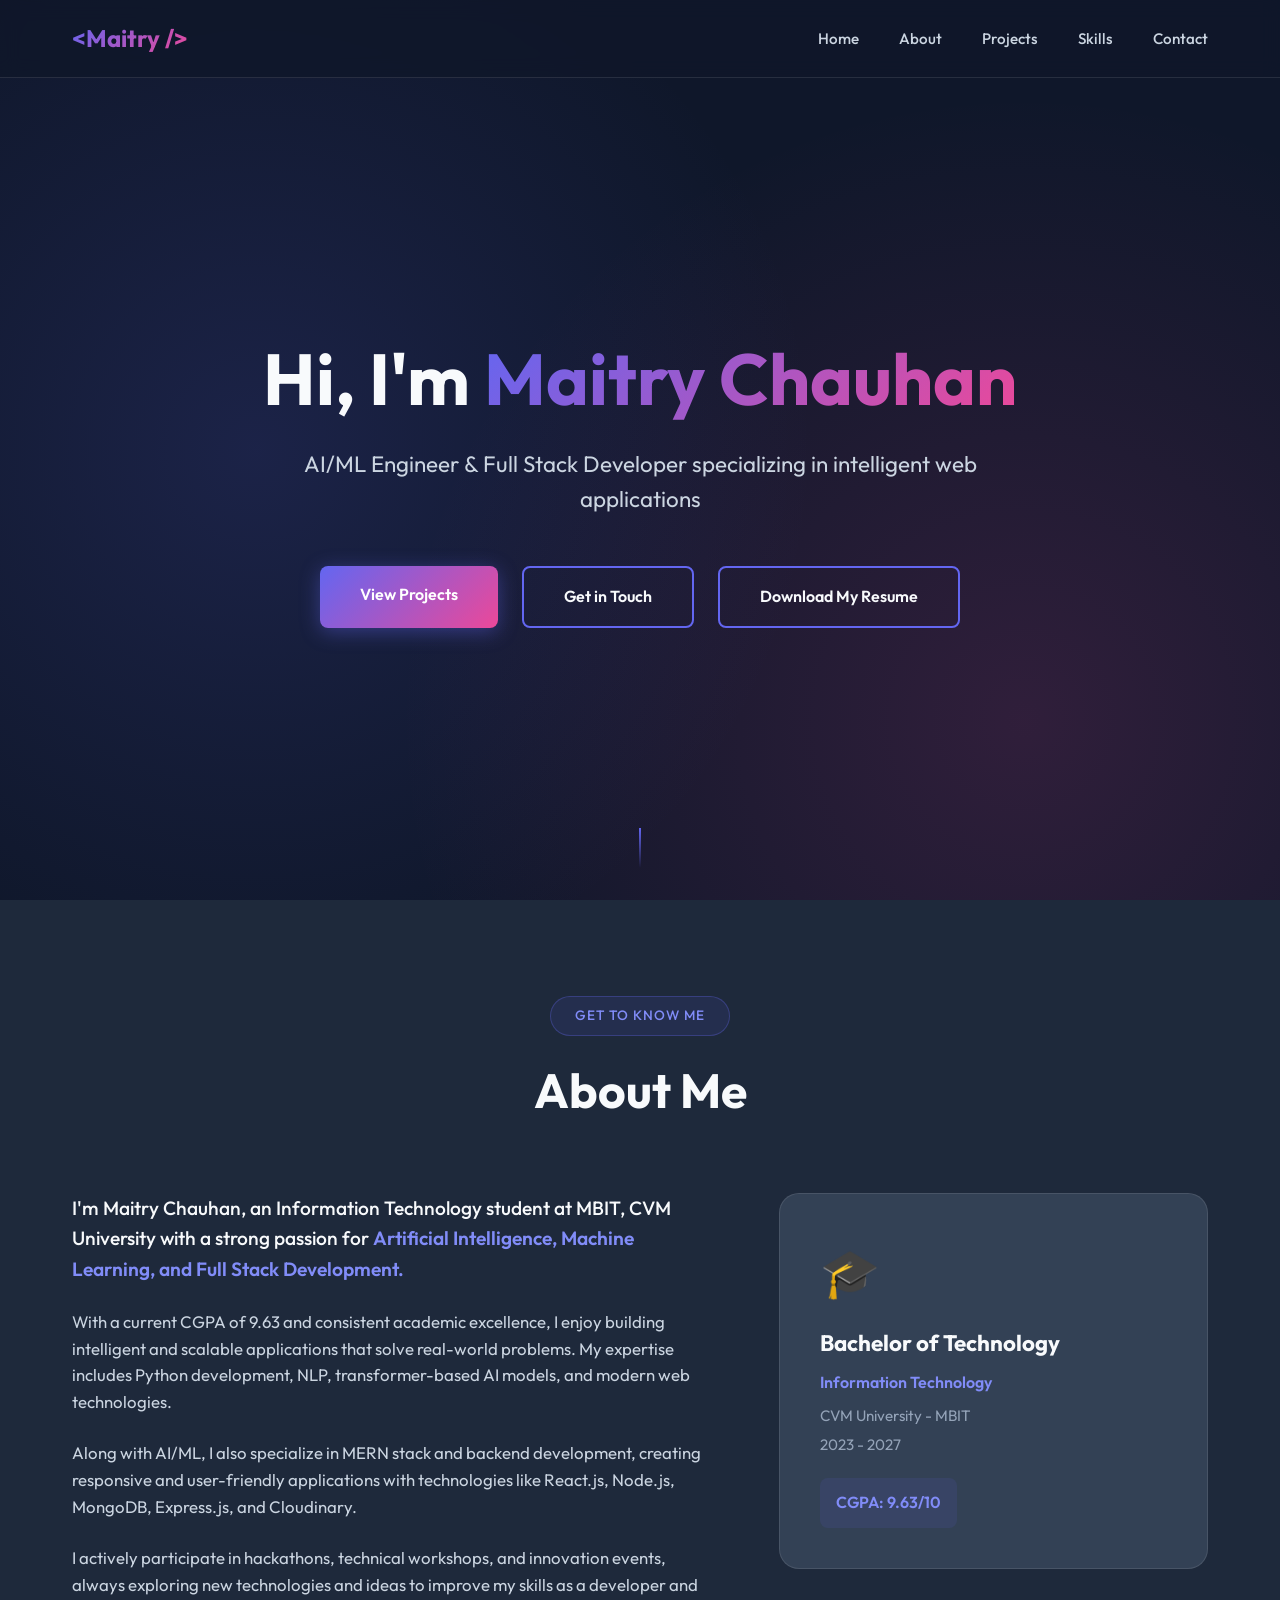
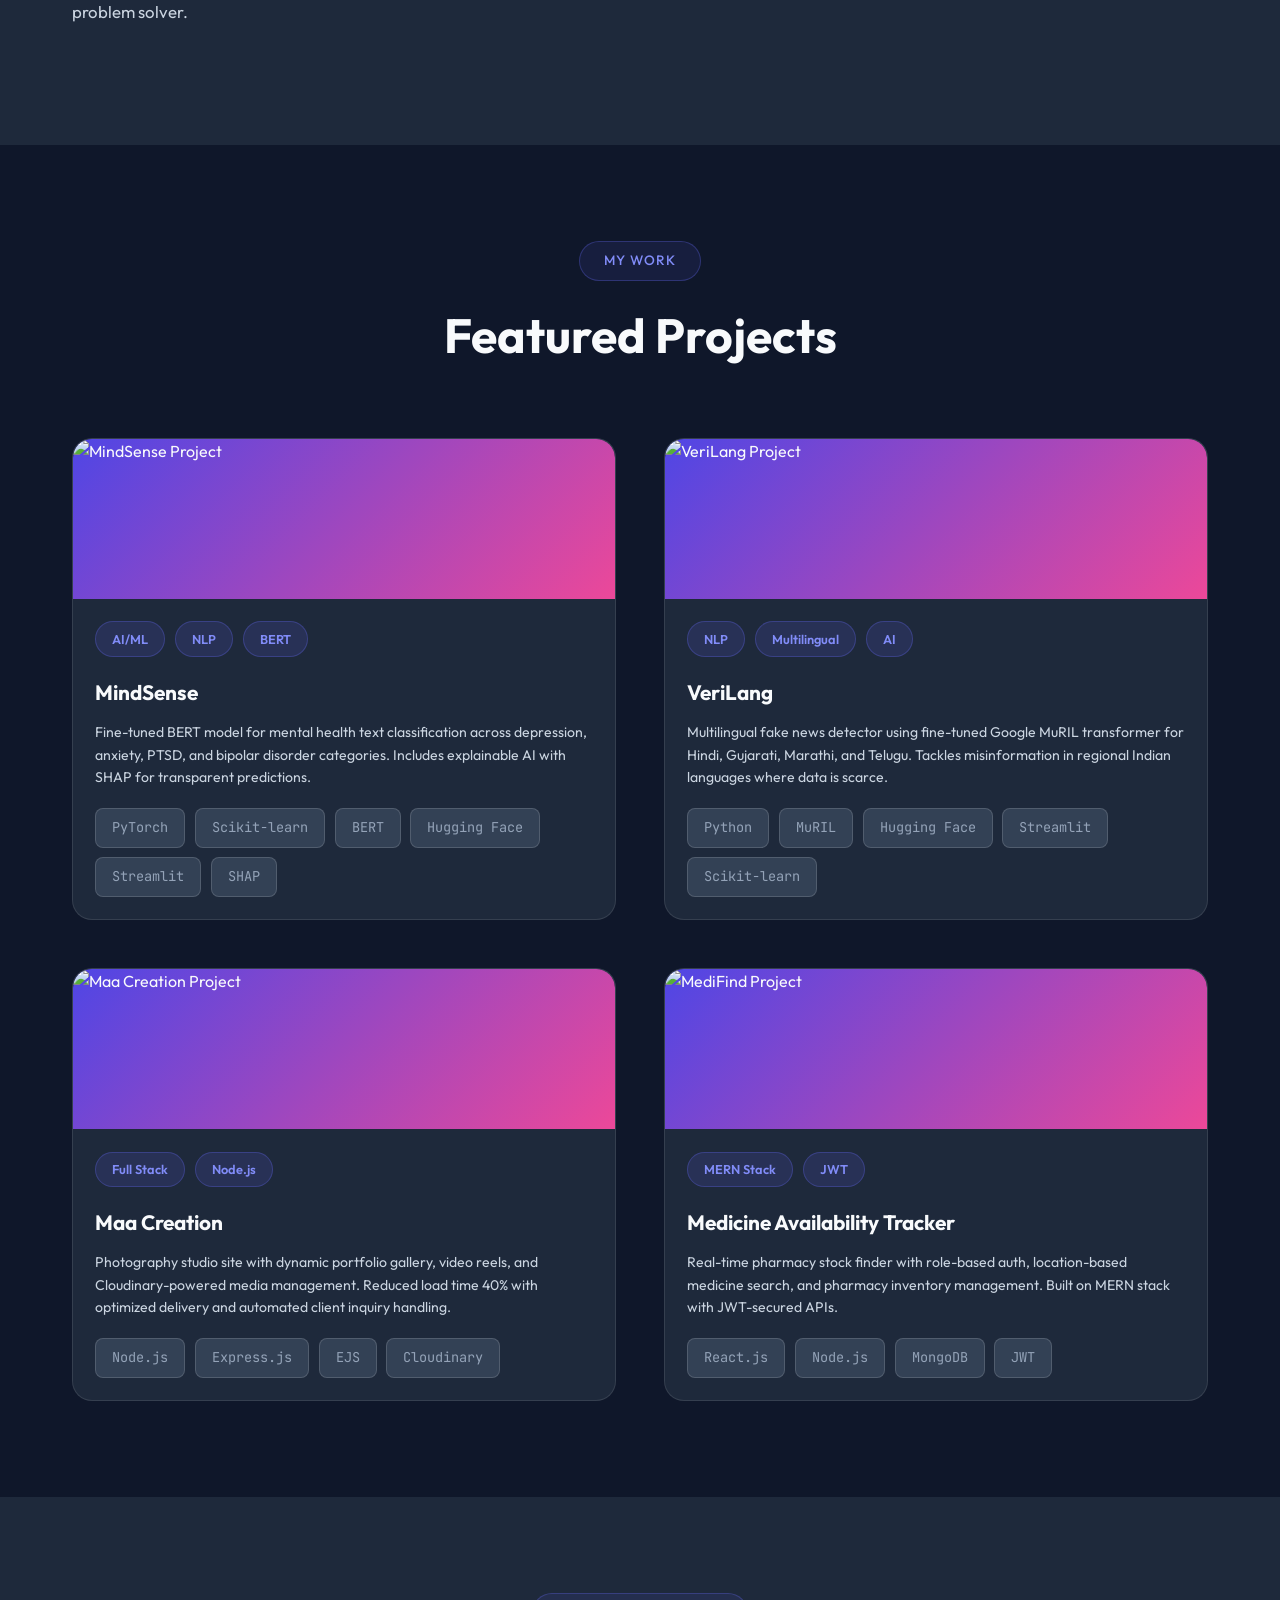
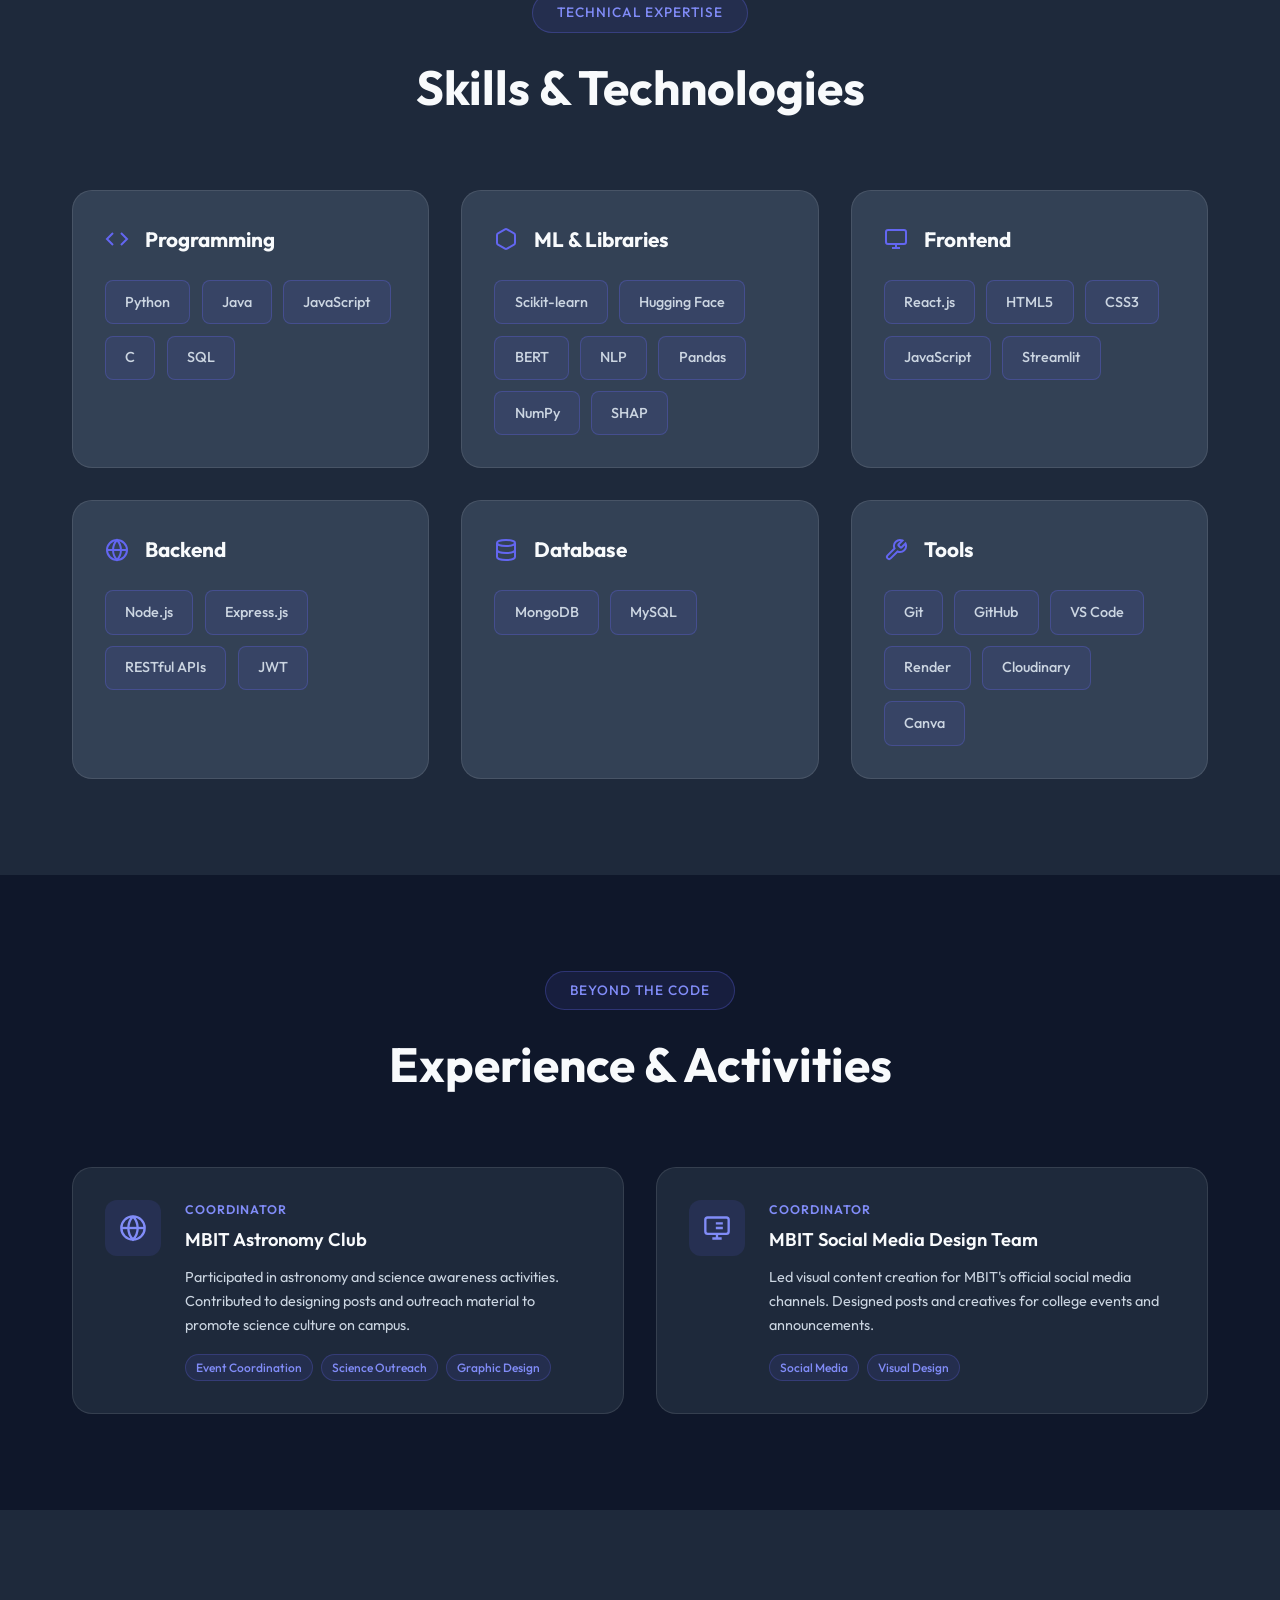
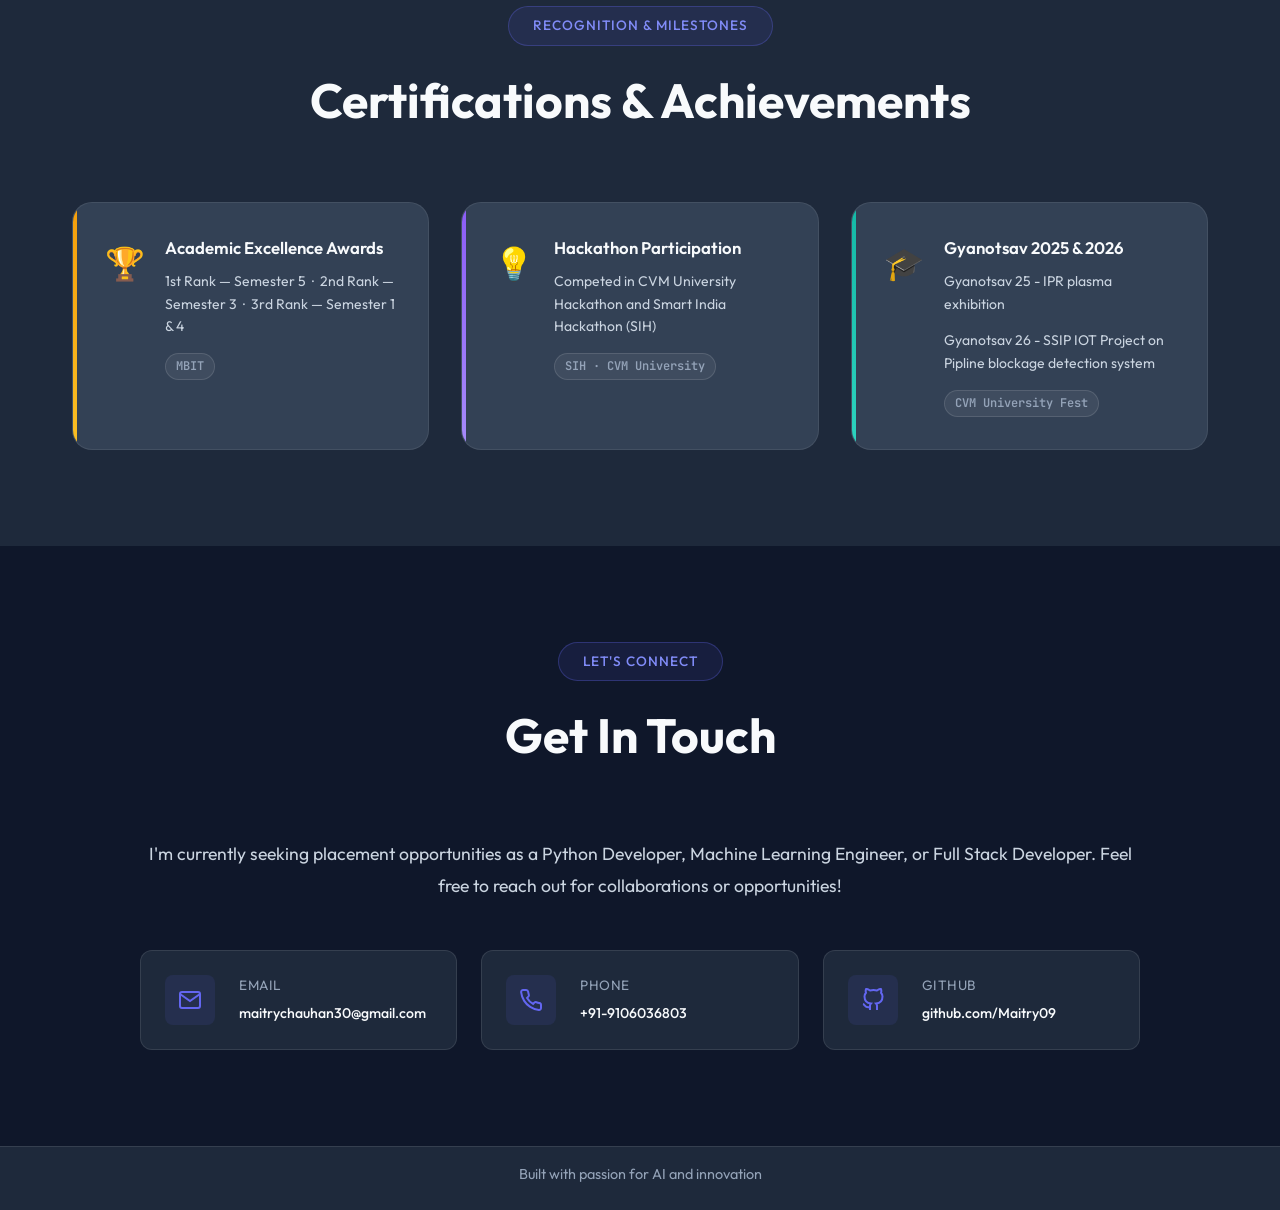
==== commit ff4d64d7: "Add files via upload" ====
--- a/cv.html
+++ b/cv.html
@@ -43,6 +43,7 @@
                 <div class="hero-cta">
                     <a href="#projects" class="btn btn-primary">View Projects</a>
                     <a href="#contact" class="btn btn-secondary">Get in Touch</a>
+                    <a href="resume.pdf" download class="btn btn-secondary">Download My Resume</a>
                 </div>
             </div>
         </div>
@@ -99,6 +100,7 @@
                 <!-- Project 1 -->
                 <div class="project-card">
                     <div class="project-image">
+                        <img src="images/mindsense.jpg" alt="MindSense Project">
                         <div class="project-overlay">
                             <div class="project-links">
                                 <a href="https://mindsense.streamlit.app" target="_blank" class="project-link">
@@ -142,6 +144,7 @@
                 <!-- Project 2 -->
                 <div class="project-card">
                     <div class="project-image">
+                        <img src="images/verilang.jpg" alt="VeriLang Project">
                         <div class="project-overlay">
                             <div class="project-links">
                                 <a href="https://verilang.streamlit.app" target="_blank" class="project-link">
@@ -184,6 +187,7 @@
                 <!-- Project 3 -->
                 <div class="project-card">
                     <div class="project-image">
+                        <img src="images/maacreation.jpg" alt="Maa Creation Project">
                         <div class="project-overlay">
                             <div class="project-links">
                                 <a href="https://mahakali-studio.onrender.com" target="_blank" class="project-link">
@@ -224,6 +228,7 @@
                 <!-- Project 4 -->
                 <div class="project-card">
                     <div class="project-image">
+                        <img src="images/medifind.jpg" alt="MediFind Project">
                         <div class="project-overlay">
                             <div class="project-links">
                                 <a href="#" target="_blank" class="project-link">
@@ -234,7 +239,7 @@
                                     </svg>
                                     Live Demo
                                 </a>
-                                <a href="https://github.com/Maitry09/mindsense-mental-health" target="_blank" class="project-link project-link-gh">
+                                <a href="https://github.com/Maitry09/local-medicine-tracker" target="_blank" class="project-link project-link-gh">
                                     <svg width="18" height="18" viewBox="0 0 24 24" fill="none" stroke="currentColor" stroke-width="2">
                                         <path d="M9 19c-5 1.5-5-2.5-7-3m14 6v-3.87a3.37 3.37 0 0 0-.94-2.61c3.14-.35 6.44-1.54 6.44-7A5.44 5.44 0 0 0 20 4.77 5.07 5.07 0 0 0 19.91 1S18.73.65 16 2.48a13.38 13.38 0 0 0-7 0C6.27.65 5.09 1 5.09 1A5.07 5.07 0 0 0 5 4.77a5.44 5.44 0 0 0-1.5 3.78c0 5.42 3.3 6.61 6.44 7A3.37 3.37 0 0 0 9 18.13V22"></path>
                                     </svg>
--- a/cv.css
+++ b/cv.css
@@ -491,23 +491,6 @@
     overflow: hidden;
 }
 
-.project-image::before {
-    content: '';
-    position: absolute;
-    top: -50%;
-    left: -50%;
-    width: 200%;
-    height: 200%;
-    background: repeating-linear-gradient(
-        45deg,
-        transparent,
-        transparent 10px,
-        rgba(255, 255, 255, 0.03) 10px,
-        rgba(255, 255, 255, 0.03) 20px
-    );
-    animation: shimmer 20s linear infinite;
-}
-
 @keyframes shimmer {
     0% {
         transform: translate(0, 0);
@@ -830,13 +813,66 @@
 .contact-method:hover .method-value {
     color: var(--primary-light);
 }
+.project-image {
+    position: relative;
+    overflow: hidden;
+    border-radius: 18px 18px 0 0;
+    height: 220px;
+}
+
+.project-image img {
+    width: 100%;
+    height: 100%;
+    object-fit: cover;
+    transition: transform 0.5s ease;
+}
+
+.project-card:hover .project-image img {
+    transform: scale(1.08);
+}
+
+.project-overlay {
+    position: absolute;
+    inset: 0;
+    background: rgba(0,0,0,0.65);
+
+    display: flex;
+    justify-content: center;
+    align-items: center;
+
+    opacity: 0;
+    transition: 0.4s;
+}
+
+.project-card:hover .project-overlay {
+    opacity: 1;
+}
+
+.project-links {
+    display: flex;
+    gap: 15px;
+}
+
+.project-link {
+    padding: 10px 18px;
+    background: white;
+    color: black;
+    text-decoration: none;
+    border-radius: 10px;
+    font-weight: 600;
+    transition: 0.3s;
+}
+
+.project-link:hover {
+    transform: translateY(-3px);
+}
 
 /* ===================================
    FOOTER
    =================================== */
 .footer {
     background: var(--bg-secondary);
-    padding: 3rem 0;
+    padding: 1rem 0 !important;
     text-align: center;
     border-top: 1px solid rgba(255, 255, 255, 0.1);
 }
@@ -1379,23 +1415,6 @@
     overflow: hidden;
 }
 
-.project-image::before {
-    content: '';
-    position: absolute;
-    top: -50%;
-    left: -50%;
-    width: 200%;
-    height: 200%;
-    background: repeating-linear-gradient(
-        45deg,
-        transparent,
-        transparent 10px,
-        rgba(255, 255, 255, 0.03) 10px,
-        rgba(255, 255, 255, 0.03) 20px
-    );
-    animation: shimmer 20s linear infinite;
-}
-
 @keyframes shimmer {
     0% {
         transform: translate(0, 0);
@@ -1889,7 +1908,7 @@
    =================================== */
 .footer {
     background: var(--bg-secondary);
-    padding: 3rem 0;
+    padding: 1rem 0;
     text-align: center;
     border-top: 1px solid rgba(255, 255, 255, 0.1);
 }
@@ -1903,6 +1922,9 @@
     font-size: 0.9rem;
     color: var(--text-muted);
 }
+
+
+
 
 /* ===================================
    ANIMATIONS
